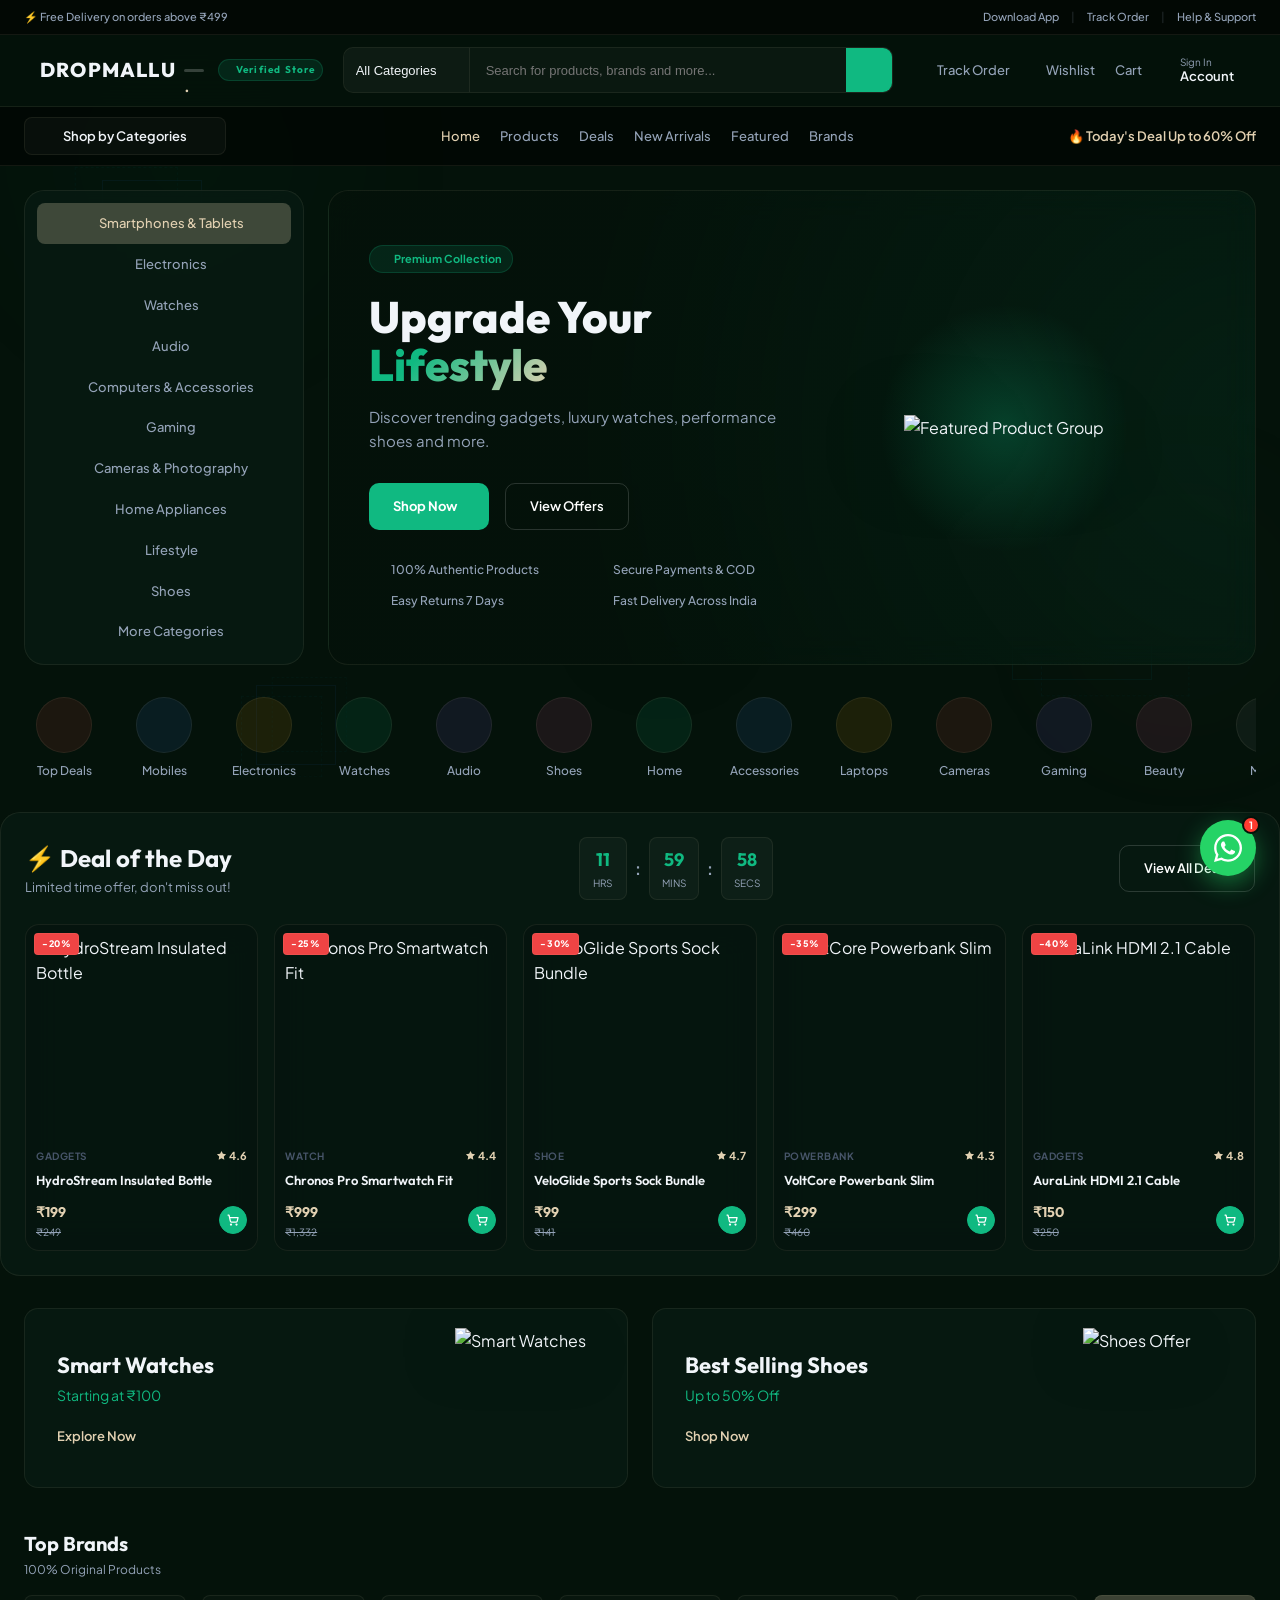
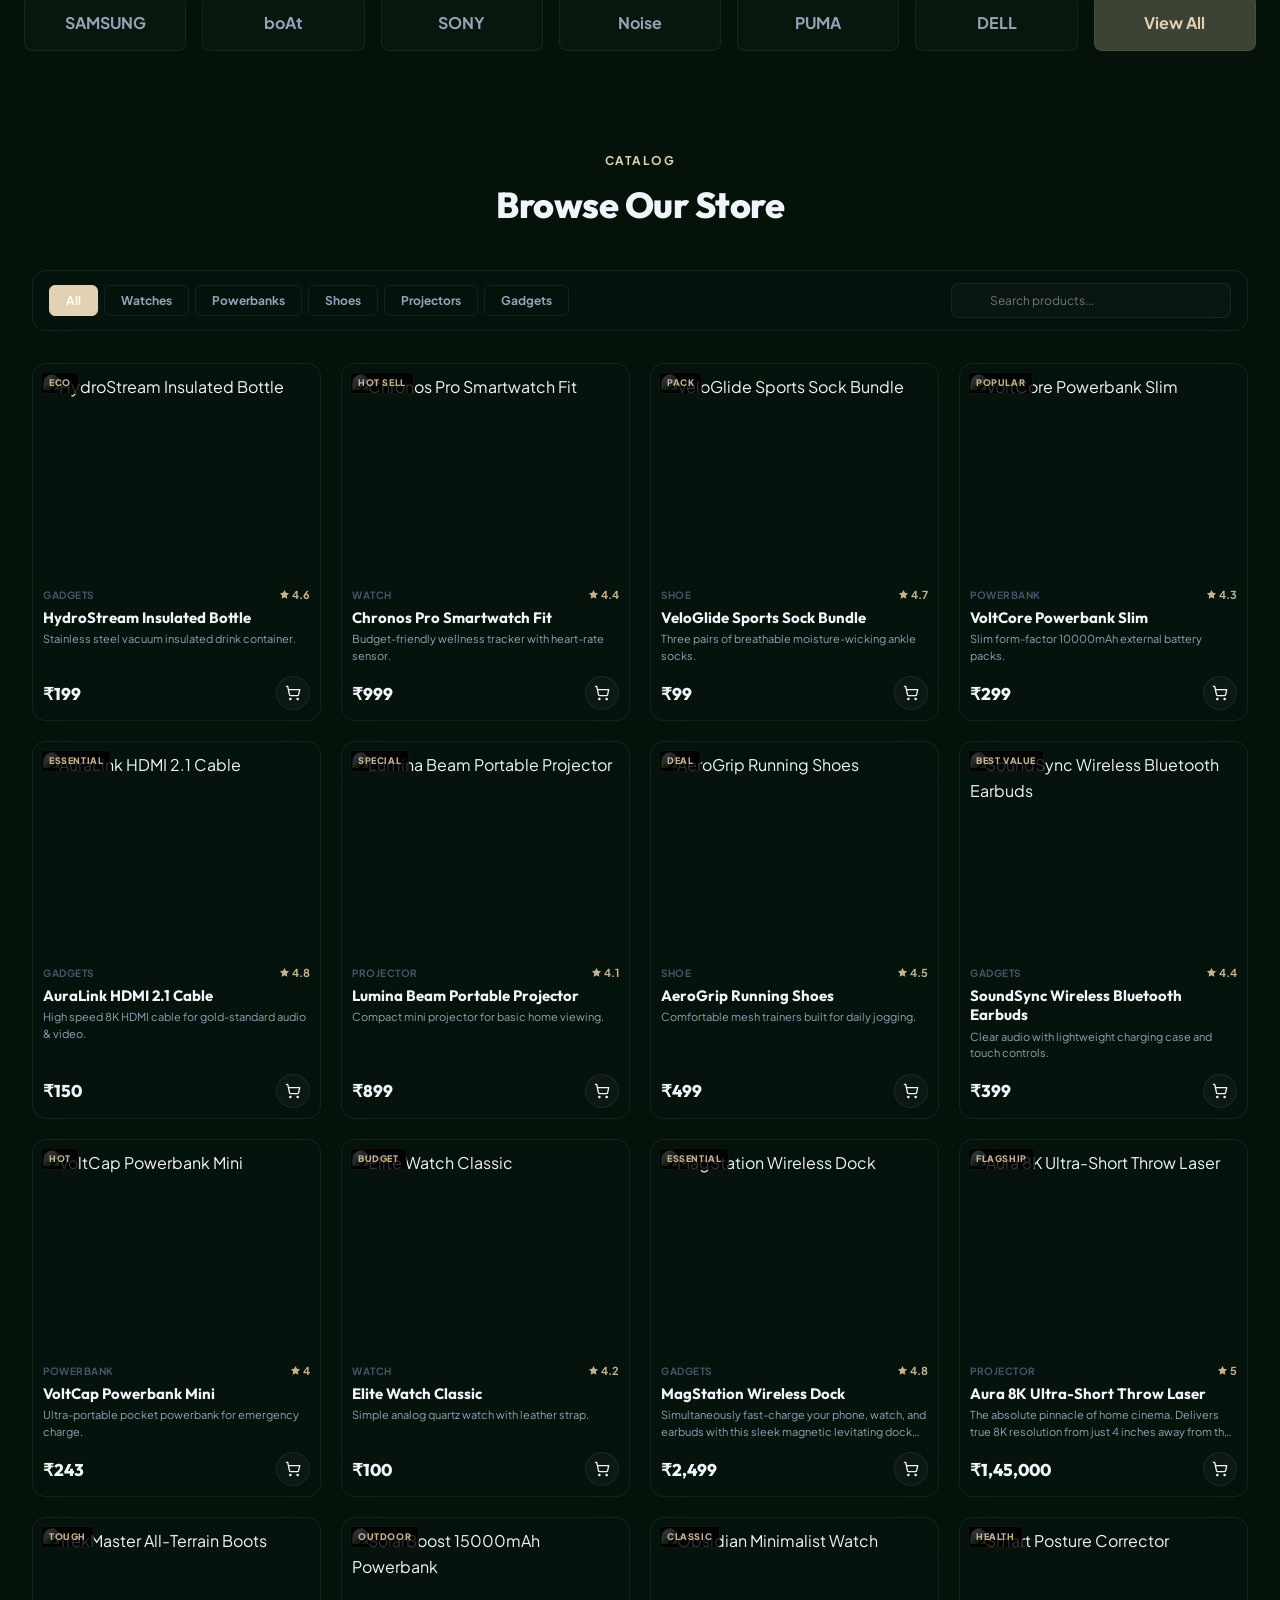
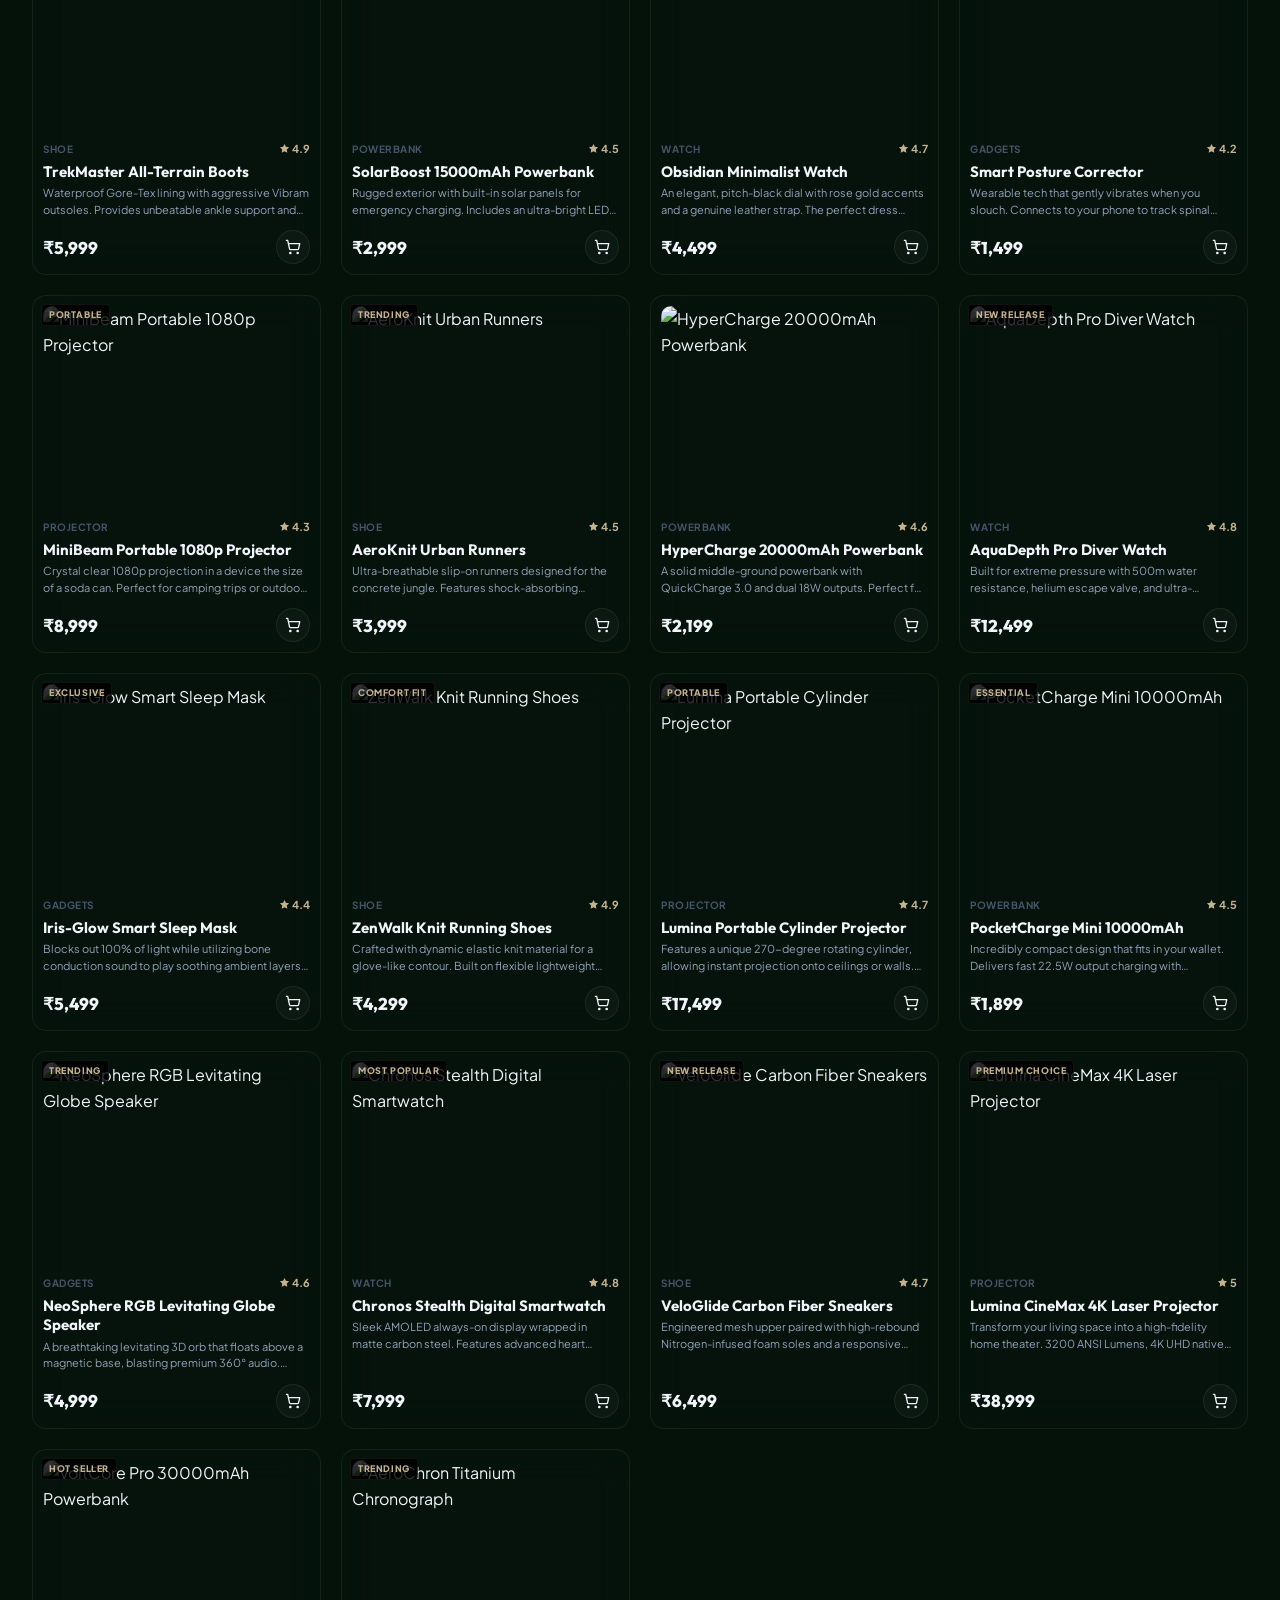
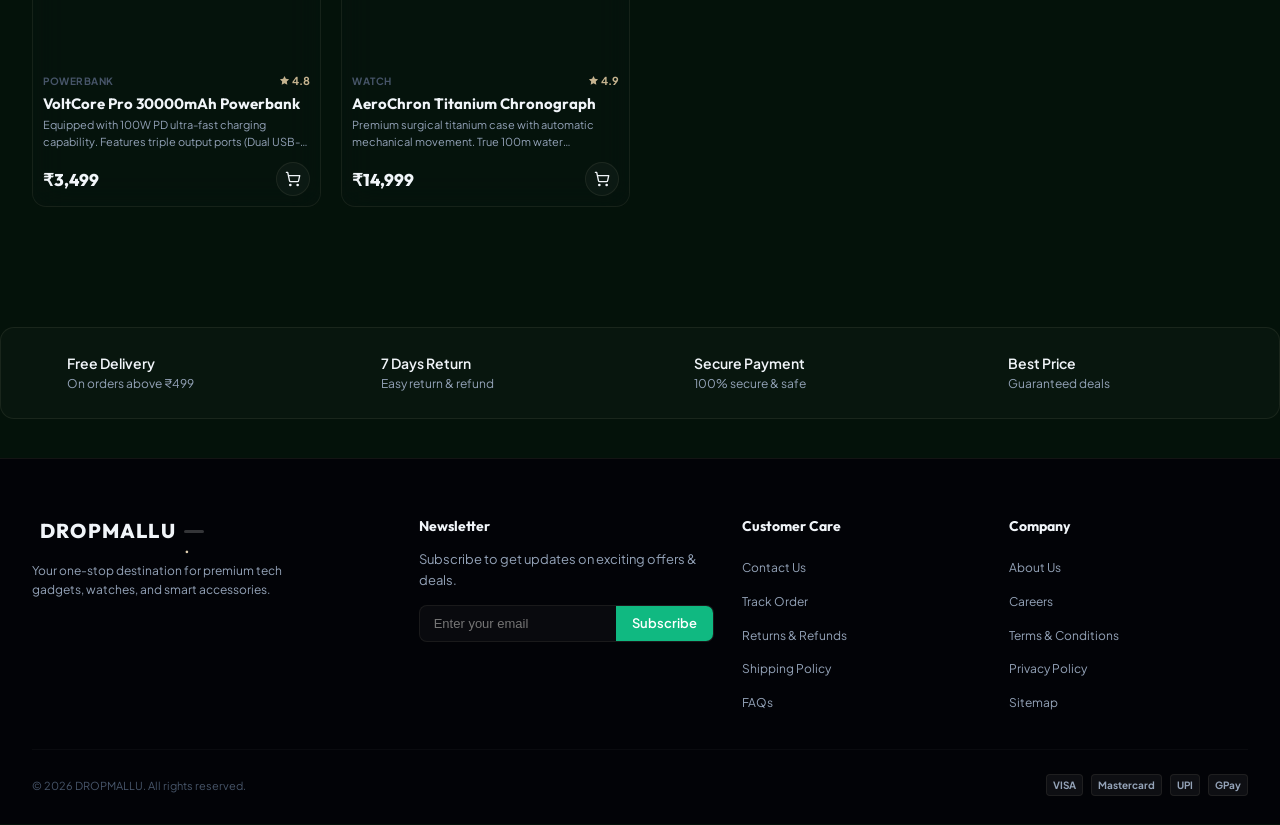
==== admin.html @ c4030a3f "Implement dynamic customization settings for Hero pedestal, Deal timers, and Promo Banners inside Ad" ====
<!DOCTYPE html>
<html lang="en">
<head>
  <meta charset="UTF-8">
  <meta name="viewport" content="width=device-width, initial-scale=1.0">
  <title>DROPMALLU — Admin Dashboard</title>

  <!-- Auth Gate (redirect if not authenticated) -->
  <script>
    if (window.location.search.includes('auth=true') || window.location.hash.includes('auth=true')) {
      try {
        sessionStorage.setItem('dropmallu_auth', 'true');
        localStorage.setItem('dropmallu_auth', 'true');
      } catch (e) {}
    }
    
    let isAuthed = false;
    try {
      isAuthed = sessionStorage.getItem('dropmallu_auth') === 'true' || 
                 localStorage.getItem('dropmallu_auth') === 'true';
    } catch (e) {}
    
    if (!isAuthed) {
      window.location.href = 'index.html';
    }
  </script>

  <link rel="stylesheet" href="css/admin.css?v=5">
  <script src="https://unpkg.com/lucide@latest"></script>
</head>
<body>

  <div class="admin-layout">

    <!-- ═══ Sidebar ═══ -->
    <aside class="sidebar glass">
      <div class="sidebar-brand">
        <i data-lucide="shield-check" style="color:var(--primary);"></i>
        DROPMALLU<span class="dot">.</span>
      </div>

      <ul class="sidebar-nav">
        <li class="nav-tab active" id="tab-products">
          <a href="#"><i data-lucide="package"></i> Products</a>
        </li>
        <li class="nav-tab" id="tab-blogs">
          <a href="#"><i data-lucide="file-text"></i> Banners</a>
        </li>
        <li class="nav-tab" id="tab-settings">
          <a href="#"><i data-lucide="settings"></i> Customize Site</a>
        </li>
      </ul>

      <div class="sidebar-bottom">
        <a href="index.html" class="sidebar-action-btn">
          <i data-lucide="eye"></i> Preview Store
        </a>
        <button id="signout-btn" class="sidebar-action-btn danger">
          <i data-lucide="log-out"></i> Sign Out
        </button>
      </div>
    </aside>

    <!-- ═══ Main Panel ═══ -->
    <main class="main-panel">

      <div class="panel-header">
        <div>
          <h1>Admin Control Center</h1>
          <p>Manage products, banners, and pricing in real time.</p>
        </div>
        <a href="index.html" class="sidebar-action-btn" style="border-radius:10px; font-size:13px;">
          <i data-lucide="arrow-left"></i> Storefront
        </a>
      </div>

      <!-- Stats -->
      <div class="stats-row">
        <div class="stat-card glass">
          <div class="stat-icon"><i data-lucide="package"></i></div>
          <div>
            <h3>Total Products</h3>
            <p id="stat-products">0</p>
          </div>
        </div>
        <div class="stat-card glass">
          <div class="stat-icon" style="background:rgba(59,130,246,0.08); color:var(--accent-blue);"><i data-lucide="file-text"></i></div>
          <div>
            <h3>Active Banners</h3>
            <p id="stat-blogs">0</p>
          </div>
        </div>
      </div>

      <!-- Products Section -->
      <section id="section-products" class="panel-section active">
        <div class="section-bar">
          <div>
            <h2>Products Catalog</h2>
            <p>Add, edit, or delete inventory items.</p>
          </div>
          <button class="action-btn" onclick="openProductForm()">
            <i data-lucide="plus-circle"></i> Add Product
          </button>
        </div>
        <div class="table-wrap glass">
          <table class="data-table">
            <thead>
              <tr>
                <th>Product</th>
                <th>Category</th>
                <th>Price</th>
                <th>Badge</th>
                <th>Actions</th>
              </tr>
            </thead>
            <tbody id="products-tbody"></tbody>
          </table>
        </div>
      </section>

      <!-- Blogs Section -->
      <section id="section-blogs" class="panel-section">
        <div class="section-bar">
          <div>
            <h2>Banners & Deals</h2>
            <p>Manage carousel slides and featured articles.</p>
          </div>
          <button class="action-btn" onclick="openBlogForm()">
            <i data-lucide="plus-circle"></i> Add Slide
          </button>
        </div>
        <div class="table-wrap glass">
          <table class="data-table">
            <thead>
              <tr>
                <th>Title</th>
                <th>Date</th>
                <th>Read Time</th>
                <th>Actions</th>
              </tr>
            </thead>
            <tbody id="blogs-tbody"></tbody>
          </table>
        </div>
      </section>

      <!-- Settings Section -->
      <section id="section-settings" class="panel-section">
        <div class="section-bar">
          <div>
            <h2>Customize Storefront</h2>
            <p>Modify Hero text, Deal timers, and Promo banner images/links directly.</p>
          </div>
        </div>

        <div class="glass" style="padding: 24px; border-radius: var(--radius-lg); margin-top: 16px;">
          <form id="settings-form">
            <!-- Hero Settings -->
            <div style="margin-bottom: 24px;">
              <h3 style="border-bottom: 1px solid var(--border-glass); padding-bottom: 8px; margin-bottom: 16px; color: var(--accent-gold); font-size: 16px;"><i data-lucide="layout" style="vertical-align: middle; width: 18px; height: 18px; margin-right: 6px;"></i> Hero Pedestal Section</h3>
              <div class="field">
                <label for="s-hero-badge">Hero Badge Text</label>
                <input type="text" id="s-hero-badge" placeholder="Premium Collection">
              </div>
              <div class="field">
                <label for="s-hero-title">Hero Main Title (HTML supported)</label>
                <input type="text" id="s-hero-title" placeholder="Upgrade Your &lt;br&gt;&lt;span&gt;Lifestyle&lt;/span&gt;">
              </div>
              <div class="field">
                <label for="s-hero-subtitle">Hero Subtitle Description</label>
                <textarea id="s-hero-subtitle" style="height: 60px;" placeholder="Discover trending gadgets..."></textarea>
              </div>
              <div class="field">
                <label>Hero Pedestal Image</label>
                <div style="display:flex; gap:10px; align-items:center;">
                  <img id="s-hero-image-preview" src="" style="width:44px; height:44px; border-radius:6px; object-fit:cover; display:none; border:1px solid var(--border-glass);">
                  <input type="file" id="s-hero-image" accept="image/*" style="flex:1;">
                  <input type="hidden" id="s-hero-image-data">
                </div>
              </div>
            </div>

            <!-- Countdown Deal settings -->
            <div style="margin-bottom: 24px;">
              <h3 style="border-bottom: 1px solid var(--border-glass); padding-bottom: 8px; margin-bottom: 16px; color: var(--accent-gold); font-size: 16px;"><i data-lucide="clock" style="vertical-align: middle; width: 18px; height: 18px; margin-right: 6px;"></i> Deal of the Day Timer</h3>
              <div class="field-row">
                <div class="field">
                  <label for="s-timer-title">Deal Section Title</label>
                  <input type="text" id="s-timer-title" placeholder="⚡ Deal of the Day">
                </div>
                <div class="field">
                  <label for="s-timer-hours">Countdown Duration Offset (Hours)</label>
                  <input type="number" id="s-timer-hours" min="1" max="168" placeholder="12">
                </div>
              </div>
              <div class="field">
                <label for="s-timer-subtitle">Deal Section Subtitle Description</label>
                <input type="text" id="s-timer-subtitle" placeholder="Limited time offer, don't miss out!">
              </div>
            </div>

            <!-- Promo Banner Cards settings -->
            <div style="margin-bottom: 24px;">
              <h3 style="border-bottom: 1px solid var(--border-glass); padding-bottom: 8px; margin-bottom: 16px; color: var(--accent-gold); font-size: 16px;"><i data-lucide="image" style="vertical-align: middle; width: 18px; height: 18px; margin-right: 6px;"></i> Promotional Banners</h3>
              <div style="display: grid; grid-template-columns: 1fr 1fr; gap: 20px;">
                <!-- Banner 1 -->
                <div style="padding: 12px; border: 1px solid var(--border-glass); border-radius: 8px; background: rgba(255,255,255,0.01);">
                  <h4 style="margin-bottom: 12px; color: var(--primary); font-size: 14px;">Banner Card 1 (Left)</h4>
                  <div class="field">
                    <label for="s-promo-b1-title">Card Title</label>
                    <input type="text" id="s-promo-b1-title" placeholder="Smart Watches">
                  </div>
                  <div class="field">
                    <label for="s-promo-b1-subtitle">Card Subtitle Text</label>
                    <input type="text" id="s-promo-b1-subtitle" placeholder="Starting at ₹100">
                  </div>
                  <div class="field">
                    <label for="s-promo-b1-cat">Link Category Target</label>
                    <select id="s-promo-b1-cat">
                      <option value="all">All</option>
                      <option value="watch">Watch</option>
                      <option value="powerbank">Powerbank</option>
                      <option value="shoe">Shoe</option>
                      <option value="projector">Projector</option>
                      <option value="gadgets">Gadgets</option>
                    </select>
                  </div>
                  <div class="field">
                    <label>Card Image</label>
                    <div style="display:flex; gap:10px; align-items:center;">
                      <img id="s-promo-b1-image-preview" src="" style="width:40px; height:40px; border-radius:4px; object-fit:cover; display:none; border:1px solid var(--border-glass);">
                      <input type="file" id="s-promo-b1-image" accept="image/*" style="flex:1;">
                      <input type="hidden" id="s-promo-b1-image-data">
                    </div>
                  </div>
                </div>

                <!-- Banner 2 -->
                <div style="padding: 12px; border: 1px solid var(--border-glass); border-radius: 8px; background: rgba(255,255,255,0.01);">
                  <h4 style="margin-bottom: 12px; color: var(--primary); font-size: 14px;">Banner Card 2 (Right)</h4>
                  <div class="field">
                    <label for="s-promo-b2-title">Card Title</label>
                    <input type="text" id="s-promo-b2-title" placeholder="Best Selling Shoes">
                  </div>
                  <div class="field">
                    <label for="s-promo-b2-subtitle">Card Subtitle Text</label>
                    <input type="text" id="s-promo-b2-subtitle" placeholder="Up to 50% Off">
                  </div>
                  <div class="field">
                    <label for="s-promo-b2-cat">Link Category Target</label>
                    <select id="s-promo-b2-cat">
                      <option value="all">All</option>
                      <option value="watch">Watch</option>
                      <option value="powerbank">Powerbank</option>
                      <option value="shoe">Shoe</option>
                      <option value="projector">Projector</option>
                      <option value="gadgets">Gadgets</option>
                    </select>
                  </div>
                  <div class="field">
                    <label>Card Image</label>
                    <div style="display:flex; gap:10px; align-items:center;">
                      <img id="s-promo-b2-image-preview" src="" style="width:40px; height:40px; border-radius:4px; object-fit:cover; display:none; border:1px solid var(--border-glass);">
                      <input type="file" id="s-promo-b2-image" accept="image/*" style="flex:1;">
                      <input type="hidden" id="s-promo-b2-image-data">
                    </div>
                  </div>
                </div>
              </div>
            </div>

            <div style="display:flex; justify-content: flex-end; gap: 12px; margin-top: 24px; border-top: 1px solid var(--border-glass); padding-top: 16px;">
              <button type="submit" class="action-btn" style="min-width: 150px; font-weight: 700;">
                <i data-lucide="save"></i> Save Settings
              </button>
            </div>
          </form>
        </div>
      </section>

    </main>
  </div>

  <!-- ═══ Product Form Modal ═══ -->
  <div id="product-form-modal" class="form-overlay">
    <div class="form-box glass">
      <div class="form-head">
        <h2 id="prod-form-title">Add New Product</h2>
        <button class="form-close" onclick="closeForm('product-form-modal')"><i data-lucide="x"></i></button>
      </div>
      <div class="form-content">
        <form id="product-form">
          <div class="field">
            <label for="f-name">Product Name *</label>
            <input type="text" id="f-name" placeholder="e.g. AeroChron Watch" required>
          </div>
          <div class="field-row">
            <div class="field">
              <label for="f-cat">Category *</label>
              <select id="f-cat" required>
                <option value="watch">Watch</option>
                <option value="powerbank">Powerbank</option>
                <option value="shoe">Shoe</option>
                <option value="projector">Projector</option>
                <option value="gadgets">Gadgets</option>
              </select>
            </div>
            <div class="field">
              <label for="f-price">Price (₹) *</label>
              <input type="number" id="f-price" min="0" placeholder="14999" required>
            </div>
          </div>
          <div class="field">
            <label>Product Image</label>
            <div style="display:flex; gap:10px; align-items:center;">
              <img id="f-image-preview" src="" style="width:44px; height:44px; border-radius:6px; object-fit:cover; display:none; border:1px solid var(--border-glass);">
              <input type="file" id="f-image" accept="image/*" style="flex:1;">
              <input type="hidden" id="f-image-data">
            </div>
          </div>
          <div class="field">
            <label for="f-badge">Promo Badge</label>
            <input type="text" id="f-badge" placeholder="e.g. Trending, Hot Seller">
          </div>
          <div class="field">
            <label for="f-desc">Description *</label>
            <textarea id="f-desc" placeholder="Product features..." required></textarea>
          </div>
          <div class="form-btns">
            <button type="button" class="cancel-btn" onclick="closeForm('product-form-modal')">Cancel</button>
            <button type="submit" class="action-btn">Save Product</button>
          </div>
        </form>
      </div>
    </div>
  </div>

  <!-- ═══ Blog Form Modal ═══ -->
  <div id="blog-form-modal" class="form-overlay">
    <div class="form-box glass" style="max-width:560px;">
      <div class="form-head">
        <h2 id="blog-form-title">Add Carousel Slide</h2>
        <button class="form-close" onclick="closeForm('blog-form-modal')"><i data-lucide="x"></i></button>
      </div>
      <div class="form-content">
        <form id="blog-form">
          <div class="field">
            <label for="fb-title">Title *</label>
            <input type="text" id="fb-title" placeholder="Billboard title" required>
          </div>
          <div class="field-row">
            <div class="field">
              <label for="fb-author">Author *</label>
              <input type="text" id="fb-author" placeholder="Author name" required>
            </div>
            <div class="field">
              <label for="fb-time">Read Time *</label>
              <input type="text" id="fb-time" placeholder="4 min read" required>
            </div>
          </div>
          <div class="field">
            <label>Banner Image</label>
            <div style="display:flex; gap:10px; align-items:center;">
              <img id="fb-image-preview" src="" style="width:44px; height:44px; border-radius:6px; object-fit:cover; display:none; border:1px solid var(--border-glass);">
              <input type="file" id="fb-image" accept="image/*" style="flex:1;">
              <input type="hidden" id="fb-image-data">
            </div>
          </div>
          <div class="field">
            <label for="fb-summary">Summary *</label>
            <textarea id="fb-summary" style="height:60px;" placeholder="Short excerpt..." required></textarea>
          </div>
          <div class="field">
            <label for="fb-content">Full Content *</label>
            <textarea id="fb-content" style="height:150px;" placeholder="Full article text..." required></textarea>
          </div>
          <div class="form-btns">
            <button type="button" class="cancel-btn" onclick="closeForm('blog-form-modal')">Cancel</button>
            <button type="submit" class="action-btn">Publish Slide</button>
          </div>
        </form>
      </div>
    </div>
  </div>

  <!-- ═══ Loader Overlay ═══ -->
  <div id="admin-loading-overlay" class="admin-loading-overlay" style="display:none;">
    <div class="loader-box glass">
      <div class="spinner-ring"></div>
      <p id="admin-loading-msg">Synchronizing database...</p>
    </div>
  </div>

  <!-- ═══ Toast Notification Container ═══ -->
  <div id="toast-container" class="toast-container"></div>

  <script src="js/config.js?v=5"></script>
  <script src="js/storage.js?v=5"></script>
  <script type="module" src="js/admin.js?v=5"></script>
  <script>lucide.createIcons();</script>

</body>
</html>
---- css/admin.css ----
/* ═══════════════════════════════════════════════════════════════
   DROPMALLU — Admin Dashboard Stylesheet
   ═══════════════════════════════════════════════════════════════ */

@import url('https://fonts.googleapis.com/css2?family=Outfit:wght@300;400;500;600;700;800&family=Plus+Jakarta+Sans:wght@300;400;500;600;700&display=swap');

:root {
  --bg-dark: #070a12;
  --bg-surface: rgba(14, 18, 30, 0.65);
  --primary: #10b981;
  --primary-glow: rgba(16, 185, 129, 0.2);
  --accent-blue: #3b82f6;
  --accent-gold: #f59e0b;
  --text-primary: #f1f5f9;
  --text-secondary: #94a3b8;
  --text-muted: #64748b;
  --border-glass: rgba(255,255,255,0.06);
  --font-display: 'Outfit', sans-serif;
  --font-body: 'Plus Jakarta Sans', sans-serif;
  --ease: cubic-bezier(0.25, 0.8, 0.25, 1);
  --transition: all 0.3s var(--ease);
}

*, *::before, *::after { box-sizing: border-box; margin: 0; padding: 0; }
a { text-decoration: none; color: inherit; }
ul { list-style: none; }
button { font-family: var(--font-body); }

body {
  background: var(--bg-dark);
  color: var(--text-primary);
  font-family: var(--font-body);
  overflow-x: hidden;
  -webkit-font-smoothing: antialiased;
}

.glass {
  background: var(--bg-surface);
  backdrop-filter: blur(12px);
  -webkit-backdrop-filter: blur(12px);
  border: 1px solid var(--border-glass);
}

/* ── Layout ──────────────────────────────────────────────────── */
.admin-layout {
  display: flex;
  min-height: 100vh;
}

/* ── Sidebar ─────────────────────────────────────────────────── */
.sidebar {
  width: 250px;
  border-right: 1px solid var(--border-glass);
  padding: 28px 18px;
  display: flex;
  flex-direction: column;
  background: rgba(14, 18, 30, 0.4);
  flex-shrink: 0;
}

.sidebar-brand {
  font-family: var(--font-display);
  font-size: 20px;
  font-weight: 800;
  margin-bottom: 36px;
  display: flex;
  align-items: center;
  gap: 8px;
  letter-spacing: 1px;
}
.sidebar-brand .dot { color: var(--primary); font-weight: 400; }

.sidebar-nav {
  display: flex;
  flex-direction: column;
  gap: 6px;
}

.nav-tab a {
  display: flex;
  align-items: center;
  gap: 10px;
  padding: 11px 16px;
  border-radius: 10px;
  color: var(--text-secondary);
  font-size: 13px;
  font-weight: 600;
  transition: var(--transition);
}
.nav-tab.active a,
.nav-tab a:hover {
  background: rgba(16,185,129,0.08);
  color: var(--primary);
}

.sidebar-bottom {
  margin-top: auto;
  display: flex;
  flex-direction: column;
  gap: 8px;
}

.sidebar-action-btn {
  width: 100%;
  padding: 10px;
  border-radius: 10px;
  border: 1px solid var(--border-glass);
  background: transparent;
  color: var(--text-primary);
  font-family: var(--font-body);
  font-weight: 600;
  font-size: 13px;
  cursor: pointer;
  display: flex;
  align-items: center;
  justify-content: center;
  gap: 8px;
  transition: var(--transition);
}
.sidebar-action-btn:hover { background: rgba(255,255,255,0.04); border-color: var(--text-muted); }
.sidebar-action-btn.danger { border-color: rgba(239,68,68,0.3); color: #ef4444; }
.sidebar-action-btn.danger:hover { background: rgba(239,68,68,0.08); }

/* ── Main Panel ──────────────────────────────────────────────── */
.main-panel {
  flex: 1;
  padding: 36px;
  overflow-y: auto;
}

.panel-header {
  display: flex;
  justify-content: space-between;
  align-items: center;
  margin-bottom: 28px;
}
.panel-header h1 {
  font-family: var(--font-display);
  font-size: 28px;
  font-weight: 800;
}
.panel-header p {
  color: var(--text-secondary);
  font-size: 13px;
  margin-top: 4px;
}

/* Stats */
.stats-row {
  display: grid;
  grid-template-columns: repeat(auto-fit, minmax(200px, 1fr));
  gap: 16px;
  margin-bottom: 32px;
}

.stat-card {
  padding: 20px;
  border-radius: 18px;
  display: flex;
  align-items: center;
  gap: 16px;
}
.stat-icon {
  width: 46px; height: 46px;
  border-radius: 12px;
  background: rgba(16,185,129,0.08);
  color: var(--primary);
  display: flex;
  align-items: center;
  justify-content: center;
}
.stat-card h3 {
  font-size: 12px;
  color: var(--text-secondary);
  text-transform: uppercase;
  letter-spacing: 0.4px;
  margin-bottom: 4px;
}
.stat-card p {
  font-family: var(--font-display);
  font-size: 26px;
  font-weight: 800;
}

/* Sections */
.panel-section { display: none; }
.panel-section.active { display: block; }

.section-bar {
  display: flex;
  justify-content: space-between;
  align-items: center;
  margin-bottom: 16px;
}
.section-bar h2 {
  font-family: var(--font-display);
  font-size: 22px;
  font-weight: 700;
}
.section-bar p {
  color: var(--text-secondary);
  font-size: 12px;
  margin-top: 2px;
}

.action-btn {
  background: var(--primary);
  color: #000;
  border: none;
  padding: 9px 18px;
  border-radius: 10px;
  font-weight: 700;
  font-size: 13px;
  cursor: pointer;
  display: flex;
  align-items: center;
  gap: 6px;
  box-shadow: 0 4px 12px var(--primary-glow);
  transition: var(--transition);
}
.action-btn:hover { background: #059669; box-shadow: 0 6px 16px rgba(16,185,129,0.35); }

/* Tables */
.table-wrap {
  border-radius: 18px;
  overflow: hidden;
}
.data-table {
  width: 100%;
  border-collapse: collapse;
  text-align: left;
}
.data-table th {
  padding: 14px 20px;
  font-size: 12px;
  font-weight: 600;
  color: var(--text-secondary);
  border-bottom: 1px solid var(--border-glass);
  background: rgba(14,18,30,0.2);
  text-transform: uppercase;
  letter-spacing: 0.3px;
}
.data-table td {
  padding: 14px 20px;
  font-size: 13px;
  border-bottom: 1px solid var(--border-glass);
}
.data-table tr:last-child td { border-bottom: none; }
.data-table tr:hover td { background: rgba(255,255,255,0.01); }

.thumb-cell {
  display: flex;
  align-items: center;
  gap: 10px;
}
.thumb-img {
  width: 40px; height: 40px;
  border-radius: 8px;
  object-fit: cover;
  border: 1px solid var(--border-glass);
}
.thumb-name { font-weight: 600; }
.thumb-id { font-size: 10px; color: var(--text-muted); }

.cat-tag {
  display: inline-block;
  background: rgba(255,255,255,0.04);
  border: 1px solid var(--border-glass);
  padding: 3px 7px;
  border-radius: 5px;
  font-size: 10px;
  text-transform: uppercase;
  font-weight: 700;
}
.price-gold { color: var(--accent-gold); font-weight: 700; }

.row-actions {
  display: flex;
  gap: 6px;
}
.mini-btn {
  background: transparent;
  border: 1px solid var(--border-glass);
  color: var(--text-primary);
  width: 30px; height: 30px;
  border-radius: 8px;
  cursor: pointer;
  display: flex;
  align-items: center;
  justify-content: center;
  transition: var(--transition);
}
.mini-btn:hover { background: rgba(255,255,255,0.04); }
.mini-btn.edit:hover { color: var(--primary); border-color: var(--primary); }
.mini-btn.del:hover { color: #ef4444; border-color: #ef4444; }

/* ── Form Modals ─────────────────────────────────────────────── */
.form-overlay {
  position: fixed;
  inset: 0;
  background: rgba(0,0,0,0.7);
  backdrop-filter: blur(8px);
  z-index: 500;
  display: none;
  align-items: center;
  justify-content: center;
  opacity: 0;
  transition: opacity 0.3s ease;
}
.form-overlay.active { display: flex; opacity: 1; }

.form-box {
  width: 100%;
  max-width: 520px;
  border-radius: 22px;
  overflow: hidden;
  box-shadow: 0 20px 48px rgba(0,0,0,0.8);
  transform: scale(0.92);
  transition: transform 0.3s var(--ease);
  max-height: 90vh;
  display: flex;
  flex-direction: column;
}
.form-overlay.active .form-box { transform: scale(1); }

.form-head {
  padding: 20px 26px;
  border-bottom: 1px solid var(--border-glass);
  display: flex;
  justify-content: space-between;
  align-items: center;
}
.form-head h2 {
  font-family: var(--font-display);
  font-size: 20px;
  font-weight: 700;
}
.form-close {
  background: none;
  border: none;
  color: var(--text-primary);
  cursor: pointer;
  width: 32px; height: 32px;
  border-radius: 50%;
  display: flex;
  align-items: center;
  justify-content: center;
  transition: var(--transition);
}
.form-close:hover { background: rgba(255,255,255,0.05); }

.form-content {
  padding: 24px 26px;
  overflow-y: auto;
}

.field { margin-bottom: 16px; }
.field label {
  display: block;
  font-size: 12px;
  font-weight: 600;
  color: var(--text-secondary);
  margin-bottom: 6px;
}
.field input,
.field select,
.field textarea {
  width: 100%;
  background: rgba(255,255,255,0.03);
  border: 1px solid var(--border-glass);
  color: var(--text-primary);
  padding: 10px 14px;
  border-radius: 10px;
  font-family: var(--font-body);
  font-size: 13px;
  outline: none;
  transition: var(--transition);
}
.field input:focus,
.field select:focus,
.field textarea:focus {
  border-color: var(--primary);
  background: rgba(255,255,255,0.05);
}
.field textarea { height: 90px; resize: vertical; }

.field-row {
  display: grid;
  grid-template-columns: 1fr 1fr;
  gap: 14px;
}

.form-btns {
  display: flex;
  justify-content: flex-end;
  gap: 10px;
  margin-top: 24px;
}
.cancel-btn {
  background: transparent;
  border: 1px solid var(--border-glass);
  color: var(--text-primary);
  padding: 9px 18px;
  border-radius: 10px;
  font-weight: 600;
  cursor: pointer;
  transition: var(--transition);
}
.cancel-btn:hover { background: rgba(255,255,255,0.04); }

/* ── Responsive ──────────────────────────────────────────────── */
@media (max-width: 900px) {
  .admin-layout { flex-direction: column; }
  .sidebar {
    width: 100%;
    border-right: none;
    border-bottom: 1px solid var(--border-glass);
    padding: 16px;
  }
  .sidebar-brand { margin-bottom: 16px; }
  .sidebar-nav { flex-direction: row; overflow-x: auto; gap: 8px; }
  .nav-tab a { white-space: nowrap; }
  .sidebar-bottom { flex-direction: row; margin-top: 12px; }
  .sidebar-action-btn { flex: 1; }
  .main-panel { padding: 20px 14px; }
  .panel-header { flex-direction: column; align-items: flex-start; gap: 12px; }
  .section-bar { flex-direction: column; align-items: flex-start; gap: 12px; }
  .field-row { grid-template-columns: 1fr; }
  .data-table { font-size: 12px; }
  .data-table th, .data-table td { padding: 10px 12px; }
}

/* ── Premium Visual Feedback (Loaders & Toasts) ───────────────── */

/* Loader Overlay */
.admin-loading-overlay {
  position: fixed;
  inset: 0;
  background: rgba(0, 0, 0, 0.75);
  backdrop-filter: blur(10px);
  -webkit-backdrop-filter: blur(10px);
  z-index: 1000;
  display: flex;
  align-items: center;
  justify-content: center;
  opacity: 0;
  transition: opacity 0.3s ease;
}
.admin-loading-overlay.active {
  opacity: 1;
}

.loader-box {
  padding: 30px 40px;
  border-radius: 20px;
  text-align: center;
  display: flex;
  flex-direction: column;
  align-items: center;
  gap: 16px;
  box-shadow: 0 15px 35px rgba(0, 0, 0, 0.5);
  animation: floatLoader 3s ease-in-out infinite;
}
.loader-box p {
  font-family: var(--font-display);
  font-weight: 600;
  font-size: 15px;
  color: var(--text-primary);
  letter-spacing: 0.5px;
}

.spinner-ring {
  width: 50px;
  height: 50px;
  border: 3px solid rgba(16, 185, 129, 0.1);
  border-top: 3px solid var(--primary);
  border-radius: 50%;
  animation: spin 1s linear infinite;
  box-shadow: 0 0 15px rgba(16, 185, 129, 0.2);
}

@keyframes spin {
  0% { transform: rotate(0deg); }
  100% { transform: rotate(360deg); }
}

@keyframes floatLoader {
  0%, 100% { transform: translateY(0); }
  50% { transform: translateY(-6px); }
}

/* Toast Container */
.toast-container {
  position: fixed;
  bottom: 24px;
  right: 24px;
  display: flex;
  flex-direction: column;
  gap: 10px;
  z-index: 1100;
  max-width: 350px;
  width: calc(100% - 48px);
}

/* Toasts */
.toast {
  padding: 14px 20px;
  border-radius: 12px;
  display: flex;
  align-items: center;
  gap: 12px;
  box-shadow: 0 10px 25px rgba(0, 0, 0, 0.4);
  transform: translateX(50px);
  opacity: 0;
  transition: transform 0.4s var(--ease), opacity 0.4s ease;
  pointer-events: auto;
}
.toast.glass {
  background: rgba(14, 18, 30, 0.85);
  backdrop-filter: blur(15px);
  -webkit-backdrop-filter: blur(15px);
  border: 1px solid var(--border-glass);
}
.toast.show {
  transform: translateX(0);
  opacity: 1;
}
.toast.hide {
  transform: translateY(-20px);
  opacity: 0;
}

.toast-icon {
  width: 18px;
  height: 18px;
  flex-shrink: 0;
}
.toast.success {
  border-color: rgba(16, 185, 129, 0.25);
}
.toast.success .toast-icon {
  color: var(--primary);
}
.toast.error {
  border-color: rgba(239, 68, 68, 0.25);
}
.toast.error .toast-icon {
  color: #ef4444;
}
.toast.warning {
  border-color: rgba(245, 158, 11, 0.25);
}
.toast.warning .toast-icon {
  color: var(--accent-gold);
}

.toast-msg {
  font-size: 13px;
  font-weight: 500;
  color: var(--text-primary);
  line-height: 1.4;
}
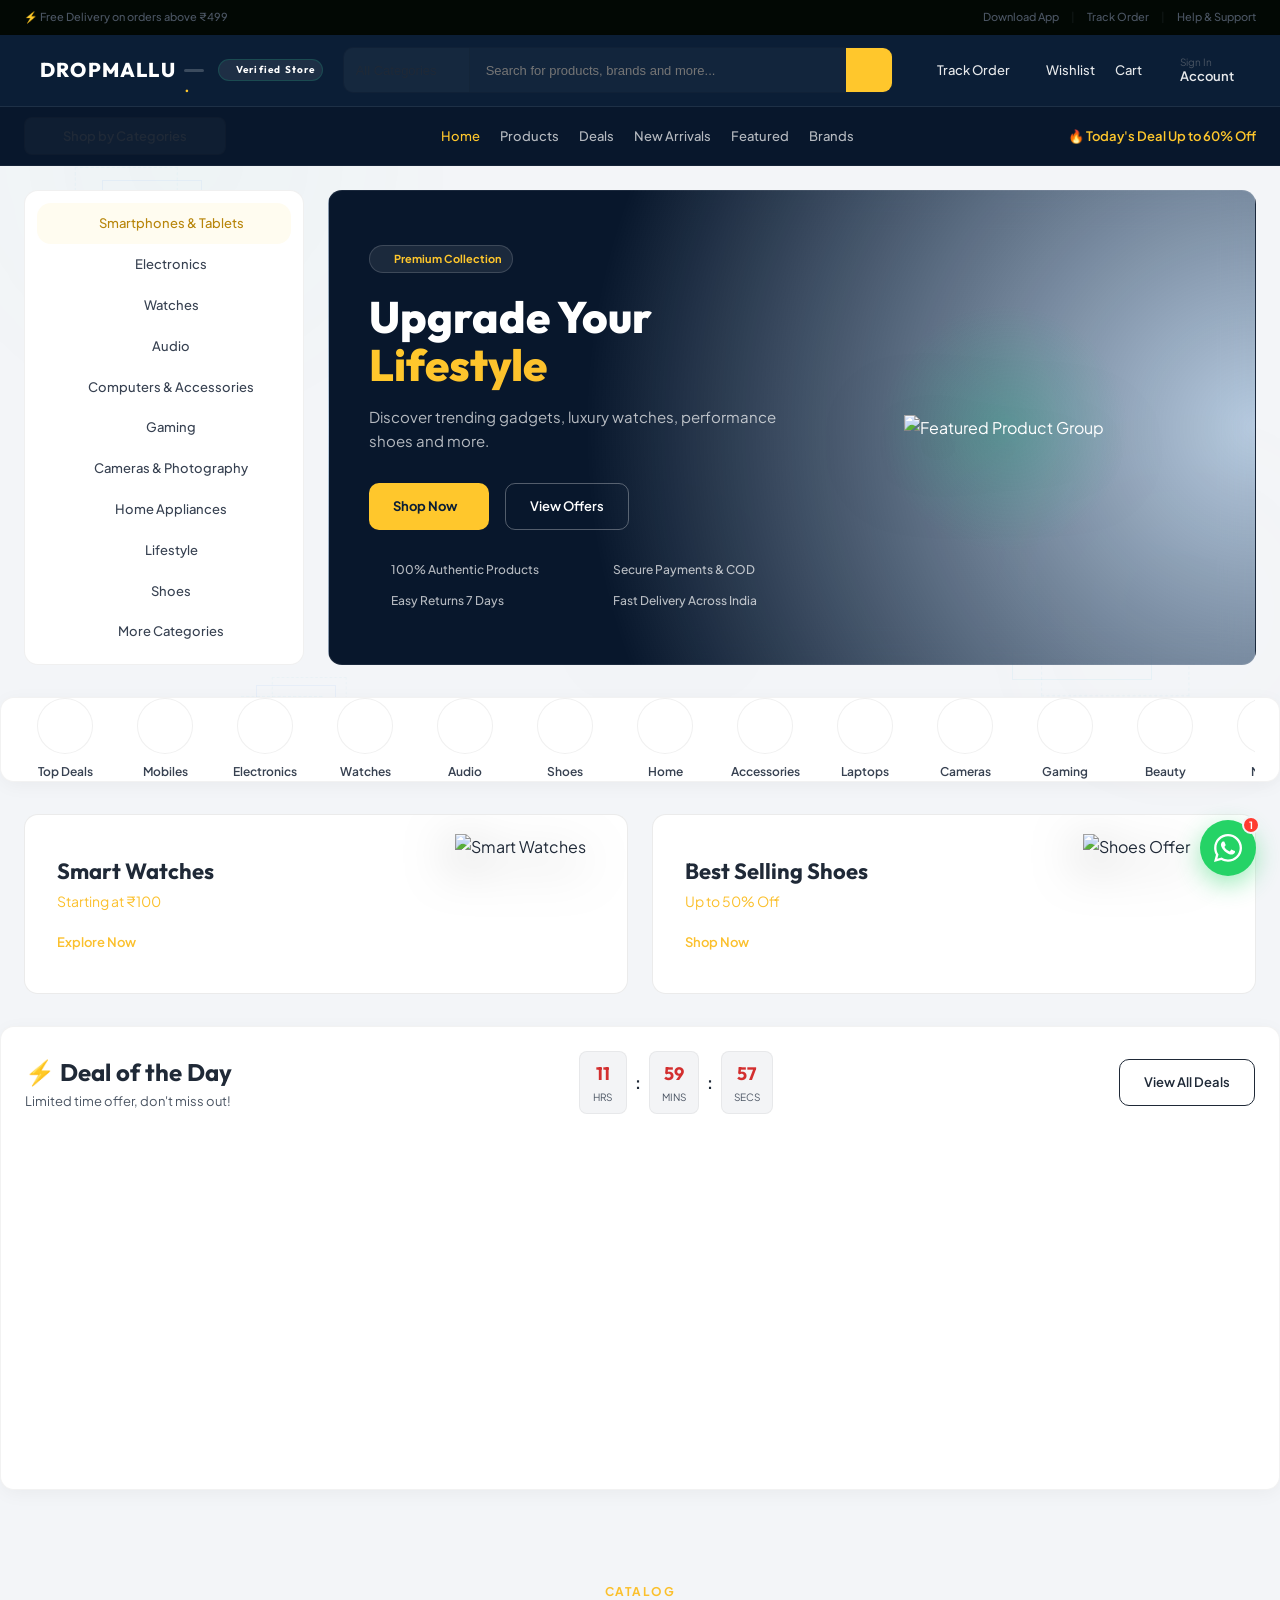
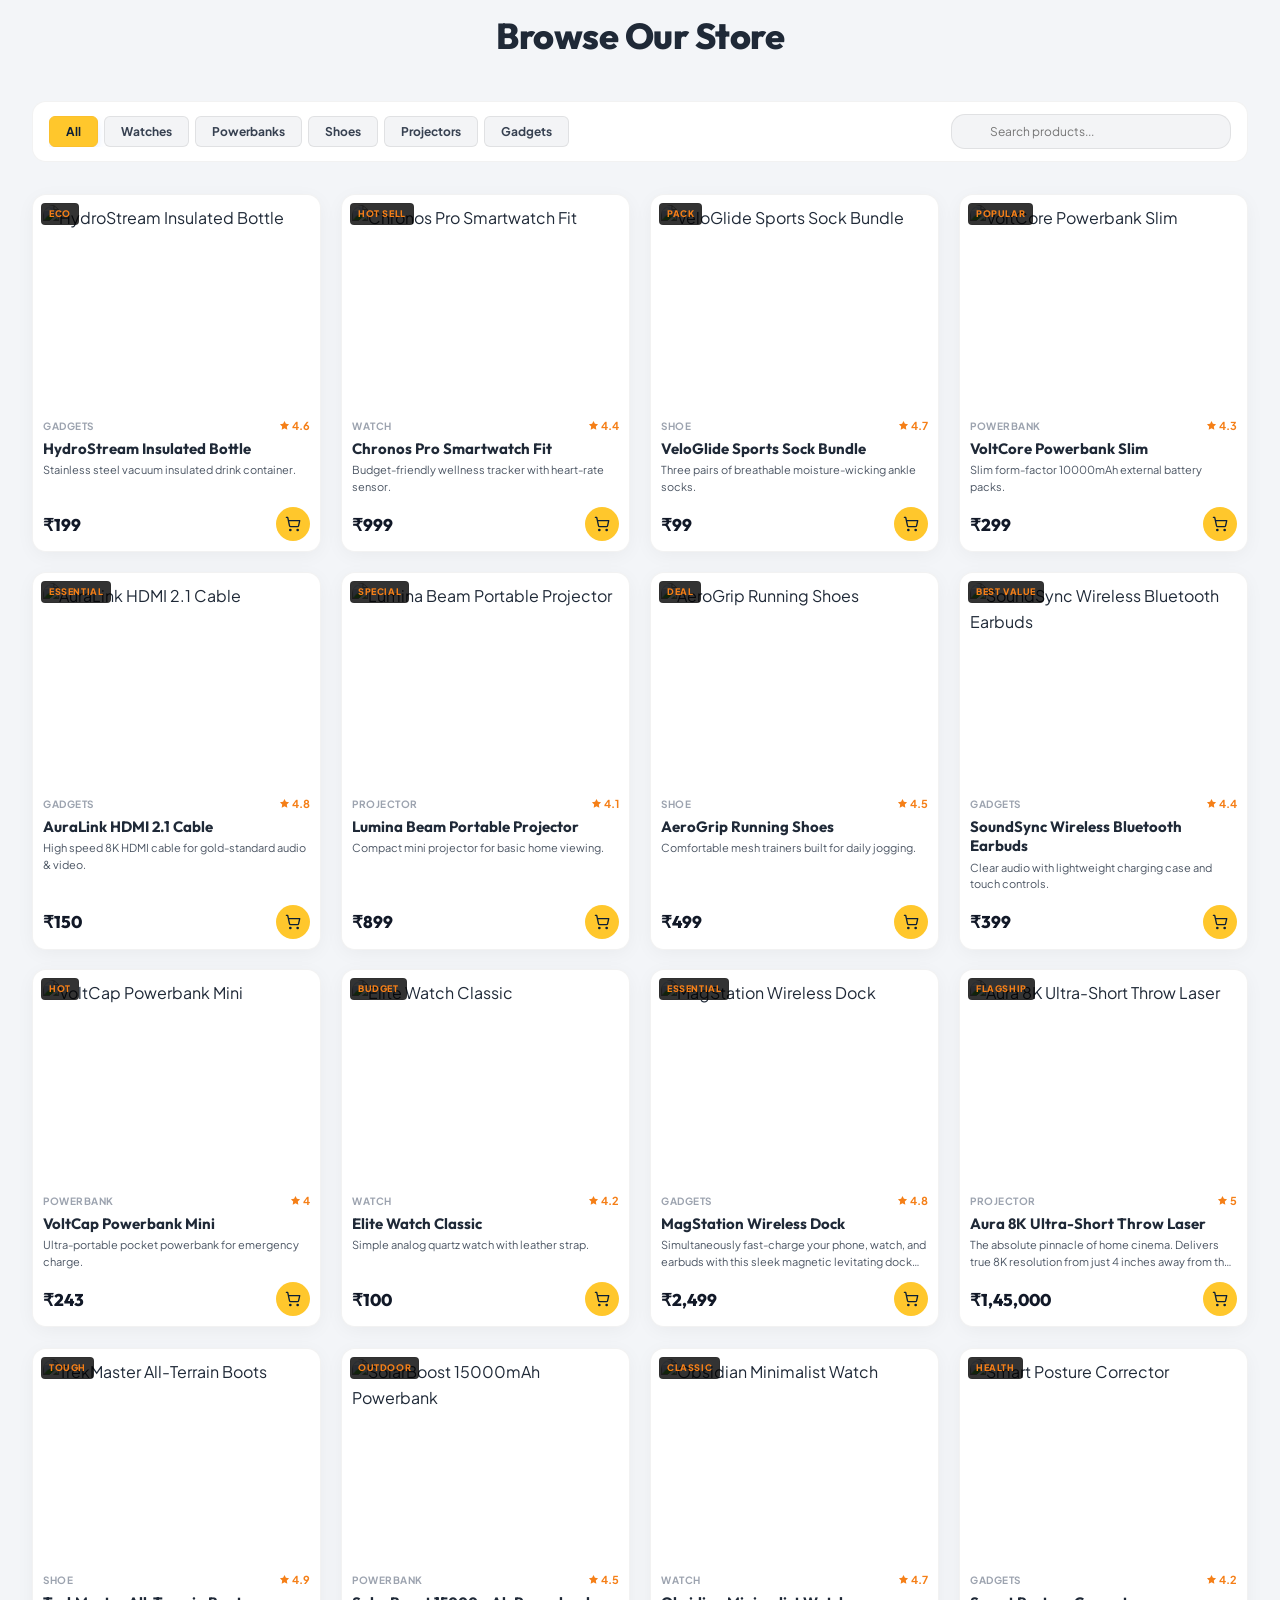
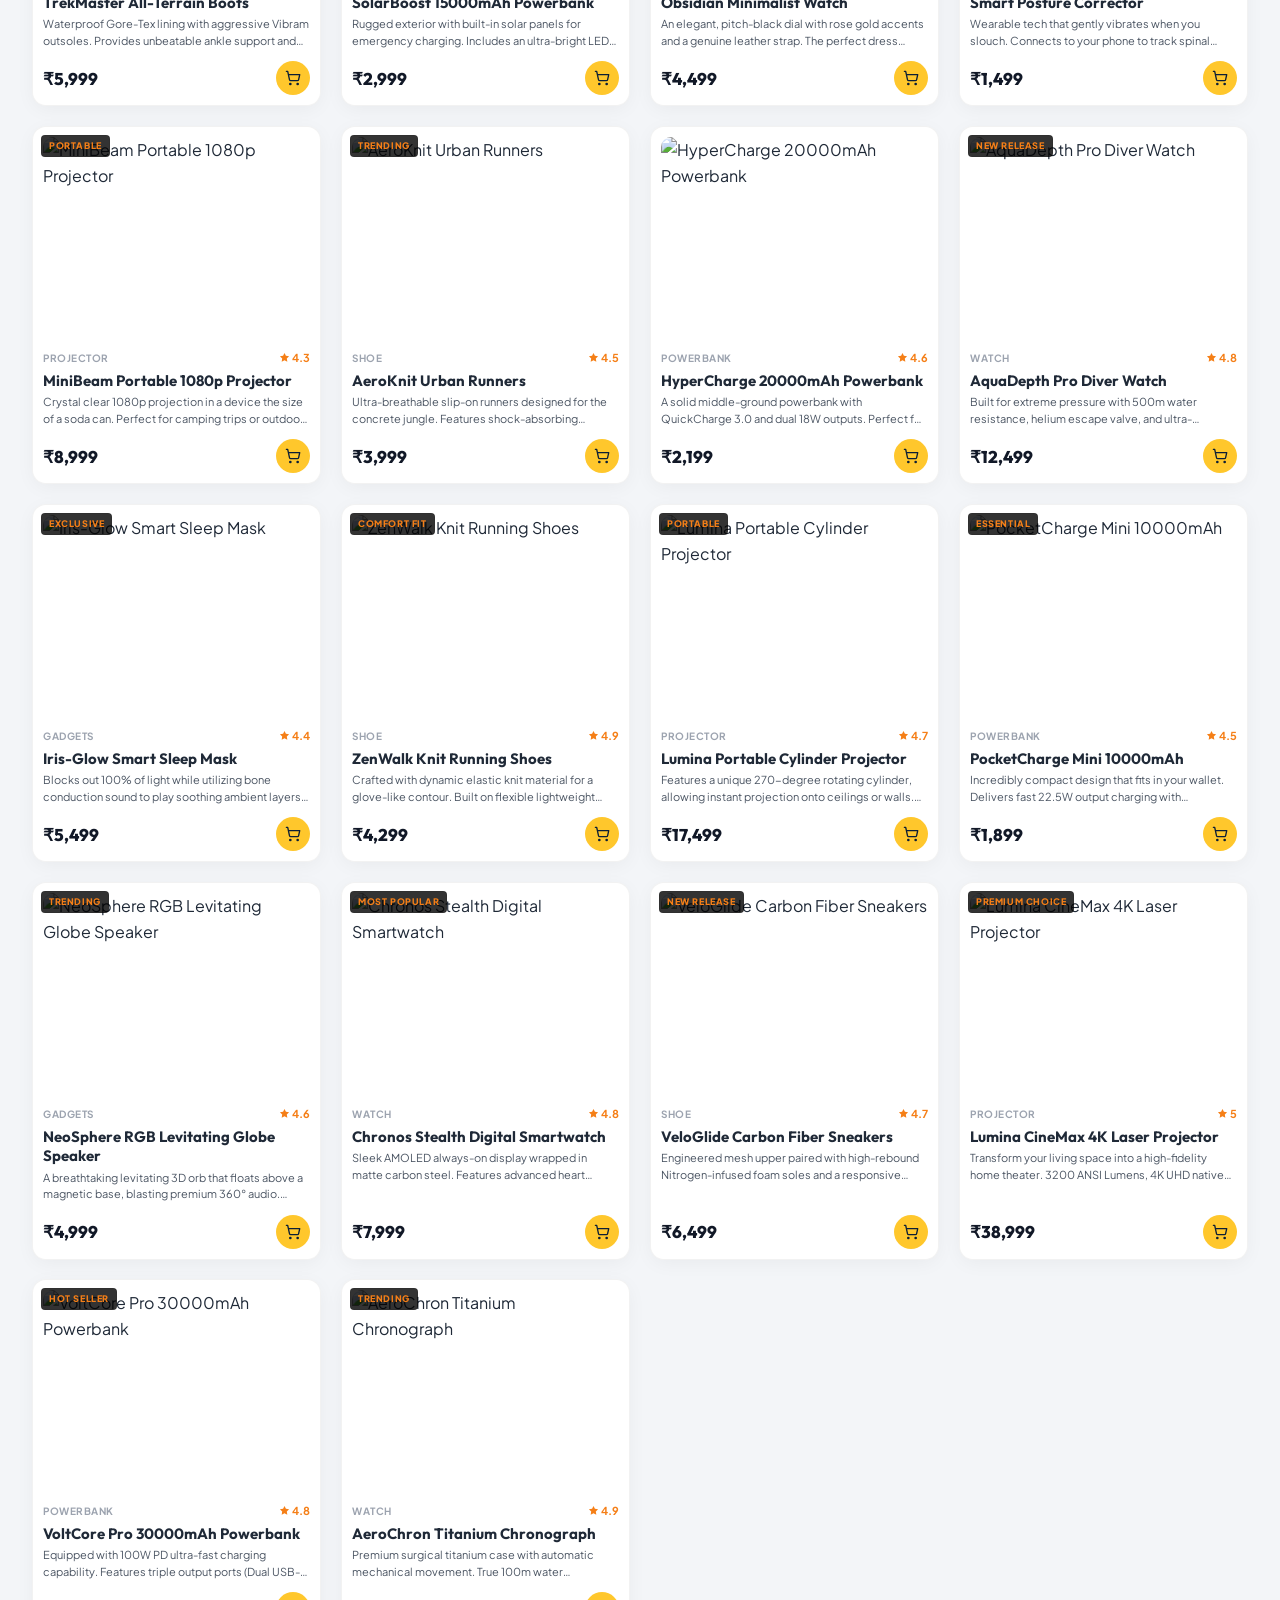
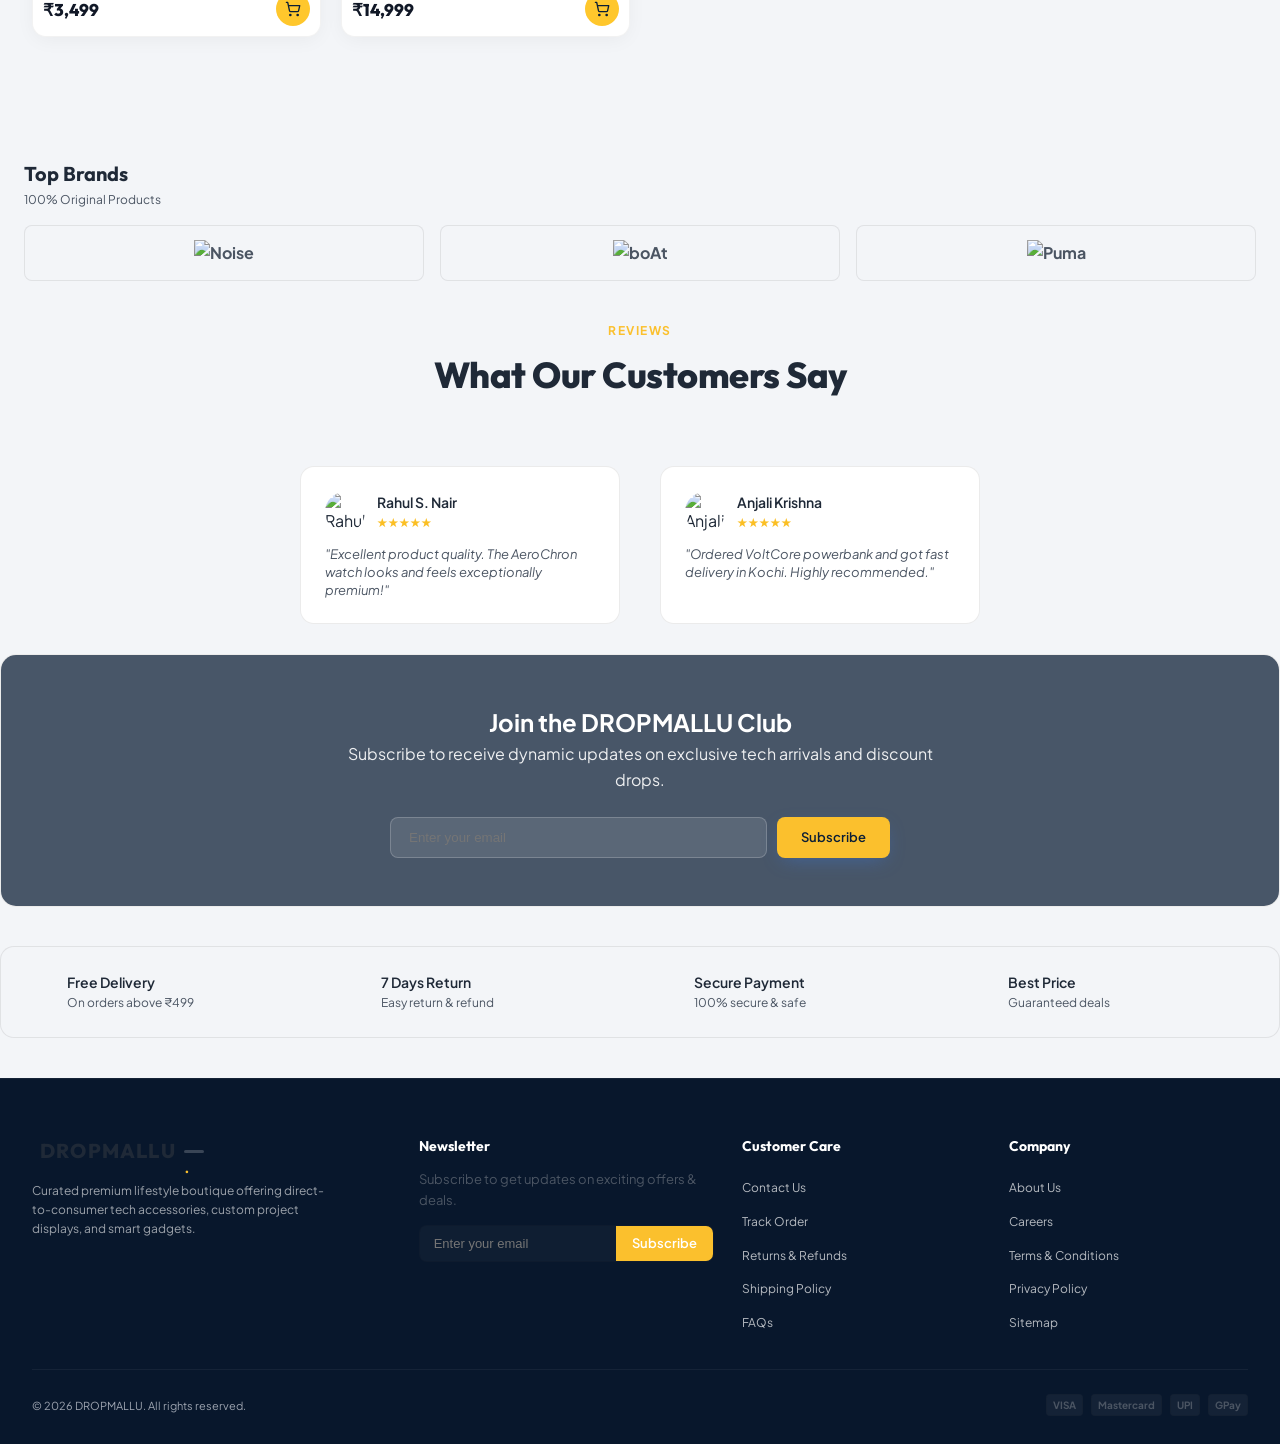
==== commit 251210a8: "feat: overhaul CMS Layout Builder, custom theme colors, advanced product parameters and PDP details " ====
--- a/admin.html
+++ b/admin.html
@@ -149,133 +149,308 @@
       <section id="section-settings" class="panel-section">
         <div class="section-bar">
           <div>
-            <h2>Customize Storefront</h2>
-            <p>Modify Hero text, Deal timers, and Promo banner images/links directly.</p>
-          </div>
-        </div>
-
-        <div class="glass" style="padding: 24px; border-radius: var(--radius-lg); margin-top: 16px;">
-          <form id="settings-form">
-            <!-- Hero Settings -->
-            <div style="margin-bottom: 24px;">
-              <h3 style="border-bottom: 1px solid var(--border-glass); padding-bottom: 8px; margin-bottom: 16px; color: var(--accent-gold); font-size: 16px;"><i data-lucide="layout" style="vertical-align: middle; width: 18px; height: 18px; margin-right: 6px;"></i> Hero Pedestal Section</h3>
-              <div class="field">
-                <label for="s-hero-badge">Hero Badge Text</label>
-                <input type="text" id="s-hero-badge" placeholder="Premium Collection">
-              </div>
-              <div class="field">
-                <label for="s-hero-title">Hero Main Title (HTML supported)</label>
-                <input type="text" id="s-hero-title" placeholder="Upgrade Your &lt;br&gt;&lt;span&gt;Lifestyle&lt;/span&gt;">
-              </div>
-              <div class="field">
-                <label for="s-hero-subtitle">Hero Subtitle Description</label>
-                <textarea id="s-hero-subtitle" style="height: 60px;" placeholder="Discover trending gadgets..."></textarea>
-              </div>
-              <div class="field">
-                <label>Hero Pedestal Image</label>
-                <div style="display:flex; gap:10px; align-items:center;">
-                  <img id="s-hero-image-preview" src="" style="width:44px; height:44px; border-radius:6px; object-fit:cover; display:none; border:1px solid var(--border-glass);">
-                  <input type="file" id="s-hero-image" accept="image/*" style="flex:1;">
-                  <input type="hidden" id="s-hero-image-data">
-                </div>
-              </div>
-            </div>
-
-            <!-- Countdown Deal settings -->
-            <div style="margin-bottom: 24px;">
-              <h3 style="border-bottom: 1px solid var(--border-glass); padding-bottom: 8px; margin-bottom: 16px; color: var(--accent-gold); font-size: 16px;"><i data-lucide="clock" style="vertical-align: middle; width: 18px; height: 18px; margin-right: 6px;"></i> Deal of the Day Timer</h3>
-              <div class="field-row">
-                <div class="field">
-                  <label for="s-timer-title">Deal Section Title</label>
-                  <input type="text" id="s-timer-title" placeholder="⚡ Deal of the Day">
-                </div>
-                <div class="field">
-                  <label for="s-timer-hours">Countdown Duration Offset (Hours)</label>
-                  <input type="number" id="s-timer-hours" min="1" max="168" placeholder="12">
-                </div>
-              </div>
-              <div class="field">
-                <label for="s-timer-subtitle">Deal Section Subtitle Description</label>
-                <input type="text" id="s-timer-subtitle" placeholder="Limited time offer, don't miss out!">
-              </div>
-            </div>
-
-            <!-- Promo Banner Cards settings -->
-            <div style="margin-bottom: 24px;">
-              <h3 style="border-bottom: 1px solid var(--border-glass); padding-bottom: 8px; margin-bottom: 16px; color: var(--accent-gold); font-size: 16px;"><i data-lucide="image" style="vertical-align: middle; width: 18px; height: 18px; margin-right: 6px;"></i> Promotional Banners</h3>
-              <div style="display: grid; grid-template-columns: 1fr 1fr; gap: 20px;">
-                <!-- Banner 1 -->
-                <div style="padding: 12px; border: 1px solid var(--border-glass); border-radius: 8px; background: rgba(255,255,255,0.01);">
-                  <h4 style="margin-bottom: 12px; color: var(--primary); font-size: 14px;">Banner Card 1 (Left)</h4>
-                  <div class="field">
-                    <label for="s-promo-b1-title">Card Title</label>
-                    <input type="text" id="s-promo-b1-title" placeholder="Smart Watches">
-                  </div>
-                  <div class="field">
-                    <label for="s-promo-b1-subtitle">Card Subtitle Text</label>
-                    <input type="text" id="s-promo-b1-subtitle" placeholder="Starting at ₹100">
-                  </div>
-                  <div class="field">
-                    <label for="s-promo-b1-cat">Link Category Target</label>
-                    <select id="s-promo-b1-cat">
-                      <option value="all">All</option>
-                      <option value="watch">Watch</option>
-                      <option value="powerbank">Powerbank</option>
-                      <option value="shoe">Shoe</option>
-                      <option value="projector">Projector</option>
-                      <option value="gadgets">Gadgets</option>
-                    </select>
-                  </div>
-                  <div class="field">
-                    <label>Card Image</label>
-                    <div style="display:flex; gap:10px; align-items:center;">
-                      <img id="s-promo-b1-image-preview" src="" style="width:40px; height:40px; border-radius:4px; object-fit:cover; display:none; border:1px solid var(--border-glass);">
-                      <input type="file" id="s-promo-b1-image" accept="image/*" style="flex:1;">
-                      <input type="hidden" id="s-promo-b1-image-data">
-                    </div>
-                  </div>
-                </div>
-
-                <!-- Banner 2 -->
-                <div style="padding: 12px; border: 1px solid var(--border-glass); border-radius: 8px; background: rgba(255,255,255,0.01);">
-                  <h4 style="margin-bottom: 12px; color: var(--primary); font-size: 14px;">Banner Card 2 (Right)</h4>
-                  <div class="field">
-                    <label for="s-promo-b2-title">Card Title</label>
-                    <input type="text" id="s-promo-b2-title" placeholder="Best Selling Shoes">
-                  </div>
-                  <div class="field">
-                    <label for="s-promo-b2-subtitle">Card Subtitle Text</label>
-                    <input type="text" id="s-promo-b2-subtitle" placeholder="Up to 50% Off">
-                  </div>
-                  <div class="field">
-                    <label for="s-promo-b2-cat">Link Category Target</label>
-                    <select id="s-promo-b2-cat">
-                      <option value="all">All</option>
-                      <option value="watch">Watch</option>
-                      <option value="powerbank">Powerbank</option>
-                      <option value="shoe">Shoe</option>
-                      <option value="projector">Projector</option>
-                      <option value="gadgets">Gadgets</option>
-                    </select>
-                  </div>
-                  <div class="field">
-                    <label>Card Image</label>
-                    <div style="display:flex; gap:10px; align-items:center;">
-                      <img id="s-promo-b2-image-preview" src="" style="width:40px; height:40px; border-radius:4px; object-fit:cover; display:none; border:1px solid var(--border-glass);">
-                      <input type="file" id="s-promo-b2-image" accept="image/*" style="flex:1;">
-                      <input type="hidden" id="s-promo-b2-image-data">
-                    </div>
-                  </div>
-                </div>
-              </div>
-            </div>
-
-            <div style="display:flex; justify-content: flex-end; gap: 12px; margin-top: 24px; border-top: 1px solid var(--border-glass); padding-top: 16px;">
-              <button type="submit" class="action-btn" style="min-width: 150px; font-weight: 700;">
-                <i data-lucide="save"></i> Save Settings
-              </button>
-            </div>
-          </form>
+            <h2>Customize Storefront & CMS Settings</h2>
+            <p>Configure theme layout, SEO tags, footer, brand logos, testimonials, and section sorting.</p>
+          </div>
+        </div>
+
+        <div class="cms-editor-container" style="display: grid; grid-template-columns: 240px 1fr; gap: 24px; margin-top: 20px;">
+          <!-- CMS Sub Navigation -->
+          <div class="cms-sidebar glass" style="padding: 16px; border-radius: 12px; height: fit-content; display:flex; flex-direction:column; gap:6px;">
+            <button type="button" class="cms-tab-btn active" data-cms-tab="theme" style="display:flex; align-items:center; gap:8px; padding:10px 12px; border-radius:8px; background:none; border:none; color:var(--text-secondary); text-align:left; cursor:pointer; font-weight:600;"><i data-lucide="palette" style="width:16px; height:16px;"></i> Theme & Colors</button>
+            <button type="button" class="cms-tab-btn" data-cms-tab="seo" style="display:flex; align-items:center; gap:8px; padding:10px 12px; border-radius:8px; background:none; border:none; color:var(--text-secondary); text-align:left; cursor:pointer; font-weight:600;"><i data-lucide="globe" style="width:16px; height:16px;"></i> SEO & Meta Tags</button>
+            <button type="button" class="cms-tab-btn" data-cms-tab="builder" style="display:flex; align-items:center; gap:8px; padding:10px 12px; border-radius:8px; background:none; border:none; color:var(--text-secondary); text-align:left; cursor:pointer; font-weight:600;"><i data-lucide="layout-grid" style="width:16px; height:16px;"></i> Homepage Sections</button>
+            <button type="button" class="cms-tab-btn" data-cms-tab="hero" style="display:flex; align-items:center; gap:8px; padding:10px 12px; border-radius:8px; background:none; border:none; color:var(--text-secondary); text-align:left; cursor:pointer; font-weight:600;"><i data-lucide="layout" style="width:16px; height:16px;"></i> Hero Section</button>
+            <button type="button" class="cms-tab-btn" data-cms-tab="deals" style="display:flex; align-items:center; gap:8px; padding:10px 12px; border-radius:8px; background:none; border:none; color:var(--text-secondary); text-align:left; cursor:pointer; font-weight:600;"><i data-lucide="clock" style="width:16px; height:16px;"></i> Deals & Banners</button>
+            <button type="button" class="cms-tab-btn" data-cms-tab="testimonials" style="display:flex; align-items:center; gap:8px; padding:10px 12px; border-radius:8px; background:none; border:none; color:var(--text-secondary); text-align:left; cursor:pointer; font-weight:600;"><i data-lucide="message-square" style="width:16px; height:16px;"></i> Testimonials CMS</button>
+            <button type="button" class="cms-tab-btn" data-cms-tab="brands" style="display:flex; align-items:center; gap:8px; padding:10px 12px; border-radius:8px; background:none; border:none; color:var(--text-secondary); text-align:left; cursor:pointer; font-weight:600;"><i data-lucide="award" style="width:16px; height:16px;"></i> Brand Logos CMS</button>
+            <button type="button" class="cms-tab-btn" data-cms-tab="media" style="display:flex; align-items:center; gap:8px; padding:10px 12px; border-radius:8px; background:none; border:none; color:var(--text-secondary); text-align:left; cursor:pointer; font-weight:600;"><i data-lucide="image" style="width:16px; height:16px;"></i> Media Library</button>
+            <button type="button" class="cms-tab-btn" data-cms-tab="newsletter" style="display:flex; align-items:center; gap:8px; padding:10px 12px; border-radius:8px; background:none; border:none; color:var(--text-secondary); text-align:left; cursor:pointer; font-weight:600;"><i data-lucide="mail" style="width:16px; height:16px;"></i> Newsletter Settings</button>
+            <button type="button" class="cms-tab-btn" data-cms-tab="footer" style="display:flex; align-items:center; gap:8px; padding:10px 12px; border-radius:8px; background:none; border:none; color:var(--text-secondary); text-align:left; cursor:pointer; font-weight:600;"><i data-lucide="bookmark" style="width:16px; height:16px;"></i> Footer Customizer</button>
+          </div>
+
+          <!-- CMS Forms Panels -->
+          <div class="cms-panels glass" style="padding: 24px; border-radius: 12px; flex: 1;">
+            <form id="settings-form">
+              <!-- panel-theme -->
+              <div class="cms-panel active" id="cms-panel-theme">
+                <h3 style="margin-bottom:16px; color:var(--accent-gold); font-size:16px;"><i data-lucide="palette"></i> Theme Colors & Styling</h3>
+                <div style="display:grid; grid-template-columns:1fr 1fr; gap:16px;">
+                  <div class="field">
+                    <label for="s-theme-primary">Primary Action Color</label>
+                    <div style="display:flex; gap:8px;">
+                      <input type="color" id="s-theme-primary" style="width:40px; height:40px; padding:0; border:none; border-radius:4px;">
+                      <input type="text" id="s-theme-primary-hex" style="flex:1;">
+                    </div>
+                  </div>
+                  <div class="field">
+                    <label for="s-theme-primary-hover">Primary Hover Color</label>
+                    <div style="display:flex; gap:8px;">
+                      <input type="color" id="s-theme-primary-hover" style="width:40px; height:40px; padding:0; border:none; border-radius:4px;">
+                      <input type="text" id="s-theme-primary-hover-hex" style="flex:1;">
+                    </div>
+                  </div>
+                  <div class="field">
+                    <label for="s-theme-bg-dark">Dark Mode Background</label>
+                    <div style="display:flex; gap:8px;">
+                      <input type="color" id="s-theme-bg-dark" style="width:40px; height:40px; padding:0; border:none; border-radius:4px;">
+                      <input type="text" id="s-theme-bg-dark-hex" style="flex:1;">
+                    </div>
+                  </div>
+                  <div class="field">
+                    <label for="s-theme-bg-surface">Glass Cards Surface Background</label>
+                    <div style="display:flex; gap:8px;">
+                      <input type="color" id="s-theme-bg-surface" style="width:40px; height:40px; padding:0; border:none; border-radius:4px;">
+                      <input type="text" id="s-theme-bg-surface-hex" style="flex:1;">
+                    </div>
+                  </div>
+                  <div class="field">
+                    <label for="s-theme-text-primary">Primary Text Color</label>
+                    <div style="display:flex; gap:8px;">
+                      <input type="color" id="s-theme-text-primary" style="width:40px; height:40px; padding:0; border:none; border-radius:4px;">
+                      <input type="text" id="s-theme-text-primary-hex" style="flex:1;">
+                    </div>
+                  </div>
+                  <div class="field">
+                    <label for="s-theme-text-secondary">Secondary Subtext Color</label>
+                    <div style="display:flex; gap:8px;">
+                      <input type="color" id="s-theme-text-secondary" style="width:40px; height:40px; padding:0; border:none; border-radius:4px;">
+                      <input type="text" id="s-theme-text-secondary-hex" style="flex:1;">
+                    </div>
+                  </div>
+                  <div class="field">
+                    <label for="s-theme-border-radius">CSS Border Radius (e.g. 14px)</label>
+                    <input type="text" id="s-theme-border-radius" placeholder="14px">
+                  </div>
+                  <div class="field">
+                    <label for="s-theme-shadows">Card Drop Shadows</label>
+                    <input type="text" id="s-theme-shadows" placeholder="0 4px 20px -2px rgba(0, 0, 0, 0.05)">
+                  </div>
+                </div>
+              </div>
+
+              <!-- panel-seo -->
+              <div class="cms-panel" id="cms-panel-seo" style="display:none;">
+                <h3 style="margin-bottom:16px; color:var(--accent-gold); font-size:16px;"><i data-lucide="globe"></i> Search Engine Optimization (SEO)</h3>
+                <div class="field">
+                  <label for="s-seo-home-title">Home Meta Title Tags</label>
+                  <input type="text" id="s-seo-home-title" placeholder="DROPMALLU — Premium Boutique Storefront">
+                </div>
+                <div class="field">
+                  <label for="s-seo-home-desc">Home Meta Description</label>
+                  <textarea id="s-seo-home-desc" style="height:80px;" placeholder="Meta descriptions for Google search crawlers..."></textarea>
+                </div>
+                <div class="field">
+                  <label for="s-seo-home-canonical">Canonical Site URL</label>
+                  <input type="text" id="s-seo-home-canonical" placeholder="https://dropmallu.xyz">
+                </div>
+                <div class="field">
+                  <label for="s-seo-home-og-image">OG Image URL (Social Previews)</label>
+                  <input type="text" id="s-seo-home-og-image" placeholder="Image link to preview on WhatsApp/FB shares...">
+                </div>
+              </div>
+
+              <!-- panel-builder -->
+              <div class="cms-panel" id="cms-panel-builder" style="display:none;">
+                <h3 style="margin-bottom:8px; color:var(--accent-gold); font-size:16px;"><i data-lucide="layout-grid"></i> Section Layout Order & Builder</h3>
+                <p style="color:var(--text-secondary); font-size:12px; margin-bottom:16px;">Reorder home sections or disable unused blocks. Real-time updates reflect instantly.</p>
+                <div id="homepage-sections-sorting-list" style="display:flex; flex-direction:column; gap:10px; background:rgba(0,0,0,0.15); padding:12px; border-radius:8px; border:1px solid var(--border-glass);">
+                  <!-- Populated via JS -->
+                </div>
+              </div>
+
+              <!-- panel-hero -->
+              <div class="cms-panel" id="cms-panel-hero" style="display:none;">
+                <h3 style="margin-bottom:16px; color:var(--accent-gold); font-size:16px;"><i data-lucide="layout"></i> Hero Showcase Customizer</h3>
+                <div class="field">
+                  <label for="s-hero-badge">Hero Badge Label</label>
+                  <input type="text" id="s-hero-badge" placeholder="Premium Collection">
+                </div>
+                <div class="field">
+                  <label for="s-hero-title">Hero Main Title (HTML supported)</label>
+                  <input type="text" id="s-hero-title" placeholder="Upgrade Your &lt;br&gt;&lt;span&gt;Lifestyle&lt;/span&gt;">
+                </div>
+                <div class="field">
+                  <label for="s-hero-subtitle">Hero Subtitle Text Description</label>
+                  <textarea id="s-hero-subtitle" style="height:60px;" placeholder="Discover trending gadgets..."></textarea>
+                </div>
+                <div class="field">
+                  <label>Hero Graphic Background Image</label>
+                  <div style="display:flex; gap:10px; align-items:center;">
+                    <img id="s-hero-image-preview" src="" style="width:44px; height:44px; border-radius:6px; object-fit:cover; display:none; border:1px solid var(--border-glass);">
+                    <input type="file" id="s-hero-image" accept="image/*" style="flex:1;">
+                    <input type="hidden" id="s-hero-image-data">
+                  </div>
+                </div>
+              </div>
+
+              <!-- panel-deals -->
+              <div class="cms-panel" id="cms-panel-deals" style="display:none;">
+                <h3 style="margin-bottom:16px; color:var(--accent-gold); font-size:16px;"><i data-lucide="clock"></i> Deals countdown & Promo Cards</h3>
+                <div style="display:grid; grid-template-columns:1fr 1fr; gap:16px;">
+                  <div class="field">
+                    <label for="s-timer-title">Deal Section Heading</label>
+                    <input type="text" id="s-timer-title" placeholder="⚡ Deal of the Day">
+                  </div>
+                  <div class="field">
+                    <label for="s-timer-hours">Countdown Duration (Hours)</label>
+                    <input type="number" id="s-timer-hours" min="1" max="168" placeholder="12">
+                  </div>
+                </div>
+                <div class="field" style="margin-bottom:16px;">
+                  <label for="s-timer-subtitle">Countdown Subheading</label>
+                  <input type="text" id="s-timer-subtitle" placeholder="Limited time offer, don't miss out!">
+                </div>
+
+                <div style="display:grid; grid-template-columns:1fr 1fr; gap:16px;">
+                  <!-- Promo Card 1 -->
+                  <div style="padding:12px; border:1px solid var(--border-glass); border-radius:8px; background:rgba(0,0,0,0.1);">
+                    <h4 style="color:var(--primary); font-size:13px; margin-bottom:8px;">Promo Banner Card 1 (Left)</h4>
+                    <div class="field"><label for="s-promo-b1-title">Title</label><input type="text" id="s-promo-b1-title"></div>
+                    <div class="field"><label for="s-promo-b1-subtitle">Subtitle</label><input type="text" id="s-promo-b1-subtitle"></div>
+                    <div class="field">
+                      <label for="s-promo-b1-cat">Filter Target Category</label>
+                      <select id="s-promo-b1-cat">
+                        <option value="all">All</option>
+                        <option value="watch">Watch</option>
+                        <option value="powerbank">Powerbank</option>
+                        <option value="shoe">Shoe</option>
+                        <option value="projector">Projector</option>
+                        <option value="gadgets">Gadgets</option>
+                      </select>
+                    </div>
+                    <div class="field">
+                      <label>Banner Image</label>
+                      <div style="display:flex; gap:10px; align-items:center;">
+                        <img id="s-promo-b1-image-preview" src="" style="width:40px; height:40px; border-radius:4px; object-fit:cover; display:none;">
+                        <input type="file" id="s-promo-b1-image" accept="image/*" style="flex:1;">
+                        <input type="hidden" id="s-promo-b1-image-data">
+                      </div>
+                    </div>
+                  </div>
+
+                  <!-- Promo Card 2 -->
+                  <div style="padding:12px; border:1px solid var(--border-glass); border-radius:8px; background:rgba(0,0,0,0.1);">
+                    <h4 style="color:var(--primary); font-size:13px; margin-bottom:8px;">Promo Banner Card 2 (Right)</h4>
+                    <div class="field"><label for="s-promo-b2-title">Title</label><input type="text" id="s-promo-b2-title"></div>
+                    <div class="field"><label for="s-promo-b2-subtitle">Subtitle</label><input type="text" id="s-promo-b2-subtitle"></div>
+                    <div class="field">
+                      <label for="s-promo-b2-cat">Filter Target Category</label>
+                      <select id="s-promo-b2-cat">
+                        <option value="all">All</option>
+                        <option value="watch">Watch</option>
+                        <option value="powerbank">Powerbank</option>
+                        <option value="shoe">Shoe</option>
+                        <option value="projector">Projector</option>
+                        <option value="gadgets">Gadgets</option>
+                      </select>
+                    </div>
+                    <div class="field">
+                      <label>Banner Image</label>
+                      <div style="display:flex; gap:10px; align-items:center;">
+                        <img id="s-promo-b2-image-preview" src="" style="width:40px; height:40px; border-radius:4px; object-fit:cover; display:none;">
+                        <input type="file" id="s-promo-b2-image" accept="image/*" style="flex:1;">
+                        <input type="hidden" id="s-promo-b2-image-data">
+                      </div>
+                    </div>
+                  </div>
+                </div>
+              </div>
+
+              <!-- panel-testimonials -->
+              <div class="cms-panel" id="cms-panel-testimonials" style="display:none;">
+                <div style="display:flex; justify-content:space-between; align-items:center; margin-bottom:16px;">
+                  <h3 style="color:var(--accent-gold); font-size:16px; margin:0;"><i data-lucide="message-square"></i> Customer Testimonials List</h3>
+                  <button type="button" class="action-btn" id="add-testimonial-btn" style="padding:6px 12px; font-size:12px;"><i data-lucide="plus"></i> Add Testimonial</button>
+                </div>
+                <div id="testimonials-cms-list" style="display:flex; flex-direction:column; gap:10px; max-height:350px; overflow-y:auto; padding:5px;">
+                  <!-- Populated via JS -->
+                </div>
+              </div>
+
+              <!-- panel-brands -->
+              <div class="cms-panel" id="cms-panel-brands" style="display:none;">
+                <div style="display:flex; justify-content:space-between; align-items:center; margin-bottom:16px;">
+                  <h3 style="color:var(--accent-gold); font-size:16px; margin:0;"><i data-lucide="award"></i> Brand Logos Customizer</h3>
+                  <button type="button" class="action-btn" id="add-brand-btn" style="padding:6px 12px; font-size:12px;"><i data-lucide="plus"></i> Add Brand</button>
+                </div>
+                <div id="brands-cms-list" style="display:flex; flex-direction:column; gap:10px; max-height:350px; overflow-y:auto; padding:5px;">
+                  <!-- Populated via JS -->
+                </div>
+              </div>
+
+              <!-- panel-media -->
+              <div class="cms-panel" id="cms-panel-media" style="display:none;">
+                <div style="display:flex; justify-content:space-between; align-items:center; margin-bottom:16px;">
+                  <h3 style="color:var(--accent-gold); font-size:16px; margin:0;"><i data-lucide="image"></i> WordPress Media Library</h3>
+                  <div style="display:flex; gap:8px;">
+                    <input type="file" id="media-upload-input" accept="image/*" style="display:none;">
+                    <button type="button" class="action-btn" id="trigger-media-upload"><i data-lucide="upload-cloud"></i> Upload Image</button>
+                  </div>
+                </div>
+                <div id="media-library-grid" style="display:grid; grid-template-columns:repeat(auto-fill, minmax(110px, 1fr)); gap:12px; max-height: 350px; overflow-y: auto; padding:10px; background:rgba(0,0,0,0.2); border-radius:8px; border:1px solid var(--border-glass);">
+                  <!-- Populated via JS -->
+                </div>
+              </div>
+
+              <!-- panel-newsletter -->
+              <div class="cms-panel" id="cms-panel-newsletter" style="display:none;">
+                <h3 style="margin-bottom:16px; color:var(--accent-gold); font-size:16px;"><i data-lucide="mail"></i> Newsletter Integrations</h3>
+                <div class="field">
+                  <label for="s-newsletter-heading">Subscription Title</label>
+                  <input type="text" id="s-newsletter-heading" placeholder="Join the DROPMALLU Club">
+                </div>
+                <div class="field">
+                  <label for="s-newsletter-desc">Short Subtext Description</label>
+                  <input type="text" id="s-newsletter-desc" placeholder="Subscribe to receive dynamic updates...">
+                </div>
+                <div class="field">
+                  <label for="s-newsletter-success-msg">Subscription Success Toast Alert Message</label>
+                  <input type="text" id="s-newsletter-success-msg" placeholder="Thank you for subscribing! Check WhatsApp.">
+                </div>
+                <div class="field">
+                  <label>Newsletter Background Image Overlay</label>
+                  <div style="display:flex; gap:10px; align-items:center;">
+                    <img id="s-newsletter-bg-preview" src="" style="width:44px; height:44px; border-radius:6px; object-fit:cover; display:none; border:1px solid var(--border-glass);">
+                    <input type="file" id="s-newsletter-bg" accept="image/*" style="flex:1;">
+                    <input type="hidden" id="s-newsletter-bg-data">
+                  </div>
+                </div>
+              </div>
+
+              <!-- panel-footer -->
+              <div class="cms-panel" id="cms-panel-footer" style="display:none;">
+                <h3 style="margin-bottom:16px; color:var(--accent-gold); font-size:16px;"><i data-lucide="bookmark"></i> Store Footer Branding & Handles</h3>
+                <div class="field">
+                  <label for="s-footer-logo-text">Footer Brand Name Text</label>
+                  <input type="text" id="s-footer-logo-text" placeholder="DROPMALLU">
+                </div>
+                <div class="field">
+                  <label for="s-footer-about-content">Footer About Description</label>
+                  <textarea id="s-footer-about-content" style="height:60px;" placeholder="Curated premium lifestyle boutique..."></textarea>
+                </div>
+                <h4 style="color:var(--primary); font-size:13px; margin: 16px 0 8px 0;">Social Network Links</h4>
+                <div style="display:grid; grid-template-columns:1fr 1fr; gap:12px;">
+                  <div class="field"><label for="s-footer-social-facebook">Facebook Page URL</label><input type="text" id="s-footer-social-facebook"></div>
+                  <div class="field"><label for="s-footer-social-instagram">Instagram Profile URL</label><input type="text" id="s-footer-social-instagram"></div>
+                  <div class="field"><label for="s-footer-social-twitter">Twitter Handle URL</label><input type="text" id="s-footer-social-twitter"></div>
+                  <div class="field"><label for="s-footer-social-youtube">Youtube Channel URL</label><input type="text" id="s-footer-social-youtube"></div>
+                </div>
+                <h4 style="color:var(--primary); font-size:13px; margin: 16px 0 8px 0;">Footer Contact Details</h4>
+                <div style="display:grid; grid-template-columns:repeat(3, 1fr); gap:12px;">
+                  <div class="field"><label for="s-footer-contact-phone">Phone Number</label><input type="text" id="s-footer-contact-phone"></div>
+                  <div class="field"><label for="s-footer-contact-email">Support Email Address</label><input type="text" id="s-footer-contact-email"></div>
+                  <div class="field"><label for="s-footer-contact-address">Location Address</label><input type="text" id="s-footer-contact-address"></div>
+                </div>
+              </div>
+
+              <div style="display:flex; justify-content: flex-end; gap: 12px; margin-top: 24px; border-top: 1px solid var(--border-glass); padding-top: 16px;">
+                <button type="submit" class="action-btn" style="min-width: 150px; font-weight: 700;">
+                  <i data-lucide="save"></i> Save Settings
+                </button>
+              </div>
+            </form>
+          </div>
         </div>
       </section>
 
@@ -319,9 +494,43 @@
               <input type="hidden" id="f-image-data">
             </div>
           </div>
-          <div class="field">
-            <label for="f-badge">Promo Badge</label>
-            <input type="text" id="f-badge" placeholder="e.g. Trending, Hot Seller">
+          <div class="field-row">
+            <div class="field">
+              <label for="f-badge">Promo Badge</label>
+              <input type="text" id="f-badge" placeholder="e.g. Trending, Hot Seller">
+            </div>
+            <div class="field">
+              <label for="f-sku">Product SKU (Code)</label>
+              <input type="text" id="f-sku" placeholder="e.g. WATCH-AERO-01">
+            </div>
+          </div>
+          <div style="display:grid; grid-template-columns:1fr 1fr; gap:16px;">
+            <div class="field">
+              <label for="f-inventory">Stock Count Level</label>
+              <input type="number" id="f-inventory" min="0" placeholder="100">
+            </div>
+            <div class="field">
+              <label for="f-stock-status">Display Stock Label (CMS override)</label>
+              <input type="text" id="f-stock-status" placeholder="e.g. In Stock, Only 2 left">
+            </div>
+          </div>
+          <div style="display:grid; grid-template-columns:1fr 1fr; gap:16px;">
+            <div class="field">
+              <label for="f-rating">Rating Score (1-5)</label>
+              <input type="number" id="f-rating" min="1" max="5" step="0.1" placeholder="4.8">
+            </div>
+            <div class="field">
+              <label for="f-reviews">Reviews Count</label>
+              <input type="number" id="f-reviews" min="0" placeholder="145">
+            </div>
+          </div>
+          <div class="field">
+            <label for="f-gallery">Additional Gallery Image URLs (Comma separated)</label>
+            <input type="text" id="f-gallery" placeholder="https://image1.jpg, https://image2.jpg">
+          </div>
+          <div class="field">
+            <label for="f-specs">Product Specifications (Format: Key: Value, Key2: Value2)</label>
+            <input type="text" id="f-specs" placeholder="Material: Titanium, Glass: Sapphire, Water Resistance: 100m">
           </div>
           <div class="field">
             <label for="f-desc">Description *</label>
@@ -378,6 +587,75 @@
           <div class="form-btns">
             <button type="button" class="cancel-btn" onclick="closeForm('blog-form-modal')">Cancel</button>
             <button type="submit" class="action-btn">Publish Slide</button>
+          </div>
+        </form>
+      </div>
+    </div>
+  </div>
+
+  <!-- ═══ Testimonial Form Modal ═══ -->
+  <div id="testimonial-form-modal" class="form-overlay">
+    <div class="form-box glass" style="max-width:440px;">
+      <div class="form-head">
+        <h2 id="t-form-title">Add Testimonial</h2>
+        <button type="button" class="form-close" onclick="closeForm('testimonial-form-modal')"><i data-lucide="x"></i></button>
+      </div>
+      <div class="form-content">
+        <form id="testimonial-form">
+          <input type="hidden" id="f-t-id">
+          <div class="field">
+            <label for="f-t-name">Customer Name *</label>
+            <input type="text" id="f-t-name" required>
+          </div>
+          <div class="field">
+            <label for="f-t-photo">Photo URL / Image</label>
+            <input type="text" id="f-t-photo" placeholder="https://unsplash.com/... or base64">
+          </div>
+          <div class="field">
+            <label for="f-t-rating">Rating (1-5) *</label>
+            <input type="number" id="f-t-rating" min="1" max="5" value="5" required>
+          </div>
+          <div class="field">
+            <label for="f-t-review">Review Message *</label>
+            <textarea id="f-t-review" style="height:80px;" required></textarea>
+          </div>
+          <div class="form-btns">
+            <button type="button" class="cancel-btn" onclick="closeForm('testimonial-form-modal')">Cancel</button>
+            <button type="submit" class="action-btn">Save Testimonial</button>
+          </div>
+        </form>
+      </div>
+    </div>
+  </div>
+
+  <!-- ═══ Brand Form Modal ═══ -->
+  <div id="brand-form-modal" class="form-overlay">
+    <div class="form-box glass" style="max-width:440px;">
+      <div class="form-head">
+        <h2 id="b-form-title">Add Brand Logo</h2>
+        <button type="button" class="form-close" onclick="closeForm('brand-form-modal')"><i data-lucide="x"></i></button>
+      </div>
+      <div class="form-content">
+        <form id="brand-form">
+          <input type="hidden" id="f-b-id">
+          <div class="field">
+            <label for="f-b-name">Brand Name *</label>
+            <input type="text" id="f-b-name" required>
+          </div>
+          <div class="field">
+            <label for="f-b-logo">Logo Image URL</label>
+            <div style="display:flex; gap:8px;">
+              <input type="text" id="f-b-logo" style="flex:1;">
+              <input type="file" id="f-b-logo-file" accept="image/*" style="width:90px; overflow:hidden;">
+            </div>
+          </div>
+          <div class="field">
+            <label for="f-b-link">Explore Navigation Link</label>
+            <input type="text" id="f-b-link" value="#explore">
+          </div>
+          <div class="form-btns">
+            <button type="button" class="cancel-btn" onclick="closeForm('brand-form-modal')">Cancel</button>
+            <button type="submit" class="action-btn">Save Brand</button>
           </div>
         </form>
       </div>
--- a/css/admin.css
+++ b/css/admin.css
@@ -5,16 +5,16 @@
 @import url('https://fonts.googleapis.com/css2?family=Outfit:wght@300;400;500;600;700;800&family=Plus+Jakarta+Sans:wght@300;400;500;600;700&display=swap');
 
 :root {
-  --bg-dark: #070a12;
-  --bg-surface: rgba(14, 18, 30, 0.65);
-  --primary: #10b981;
-  --primary-glow: rgba(16, 185, 129, 0.2);
+  --bg-dark: #0b1e36;
+  --bg-surface: rgba(11, 30, 54, 0.7);
+  --primary: #fbc02d;
+  --primary-glow: rgba(251, 192, 45, 0.2);
   --accent-blue: #3b82f6;
-  --accent-gold: #f59e0b;
-  --text-primary: #f1f5f9;
-  --text-secondary: #94a3b8;
+  --accent-gold: #fbc02d;
+  --text-primary: #ffffff;
+  --text-secondary: #a5b4fc;
   --text-muted: #64748b;
-  --border-glass: rgba(255,255,255,0.06);
+  --border-glass: rgba(255,255,255,0.08);
   --font-display: 'Outfit', sans-serif;
   --font-body: 'Plus Jakarta Sans', sans-serif;
   --ease: cubic-bezier(0.25, 0.8, 0.25, 1);
@@ -472,11 +472,11 @@
 .spinner-ring {
   width: 50px;
   height: 50px;
-  border: 3px solid rgba(16, 185, 129, 0.1);
+  border: 3px solid rgba(251, 192, 45, 0.1);
   border-top: 3px solid var(--primary);
   border-radius: 50%;
   animation: spin 1s linear infinite;
-  box-shadow: 0 0 15px rgba(16, 185, 129, 0.2);
+  box-shadow: 0 0 15px rgba(251, 192, 45, 0.2);
 }
 
 @keyframes spin {
@@ -516,7 +516,7 @@
   pointer-events: auto;
 }
 .toast.glass {
-  background: rgba(14, 18, 30, 0.85);
+  background: rgba(11, 30, 54, 0.9);
   backdrop-filter: blur(15px);
   -webkit-backdrop-filter: blur(15px);
   border: 1px solid var(--border-glass);
@@ -536,7 +536,7 @@
   flex-shrink: 0;
 }
 .toast.success {
-  border-color: rgba(16, 185, 129, 0.25);
+  border-color: rgba(251, 192, 45, 0.25);
 }
 .toast.success .toast-icon {
   color: var(--primary);
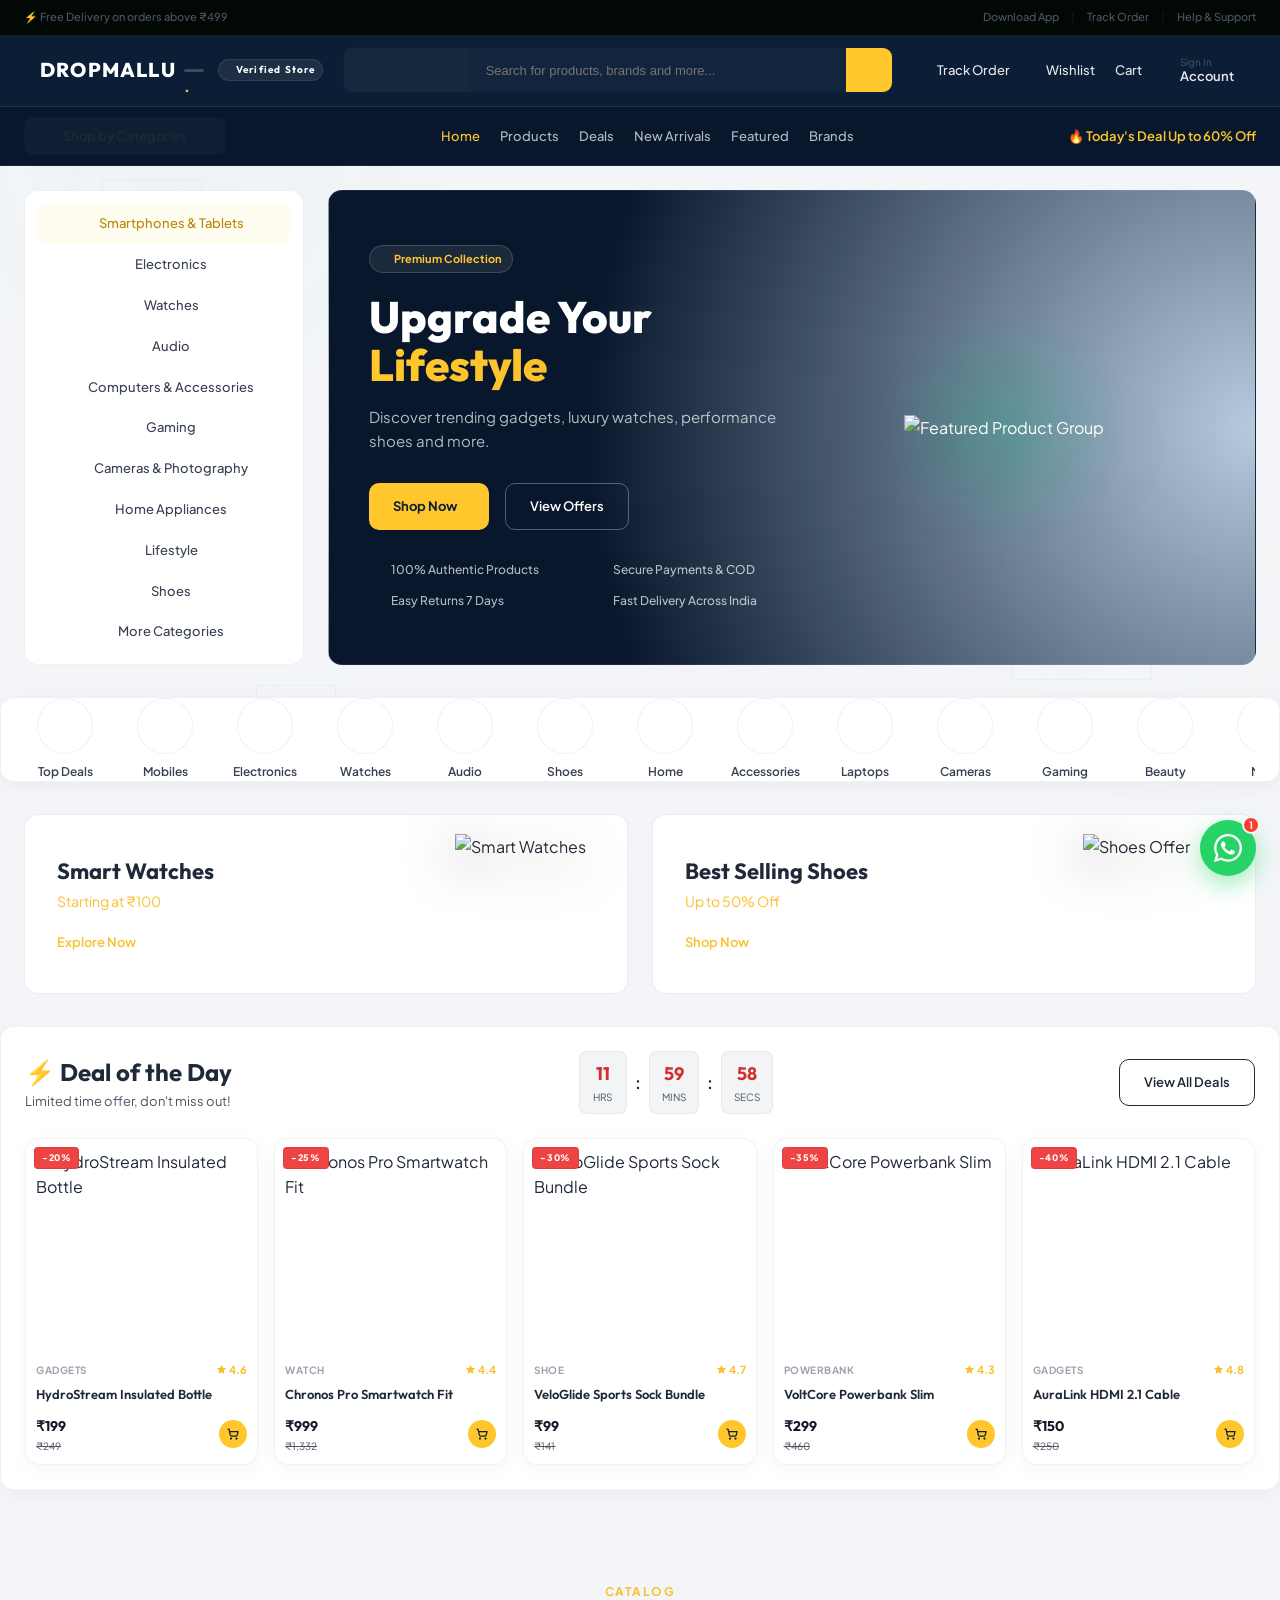
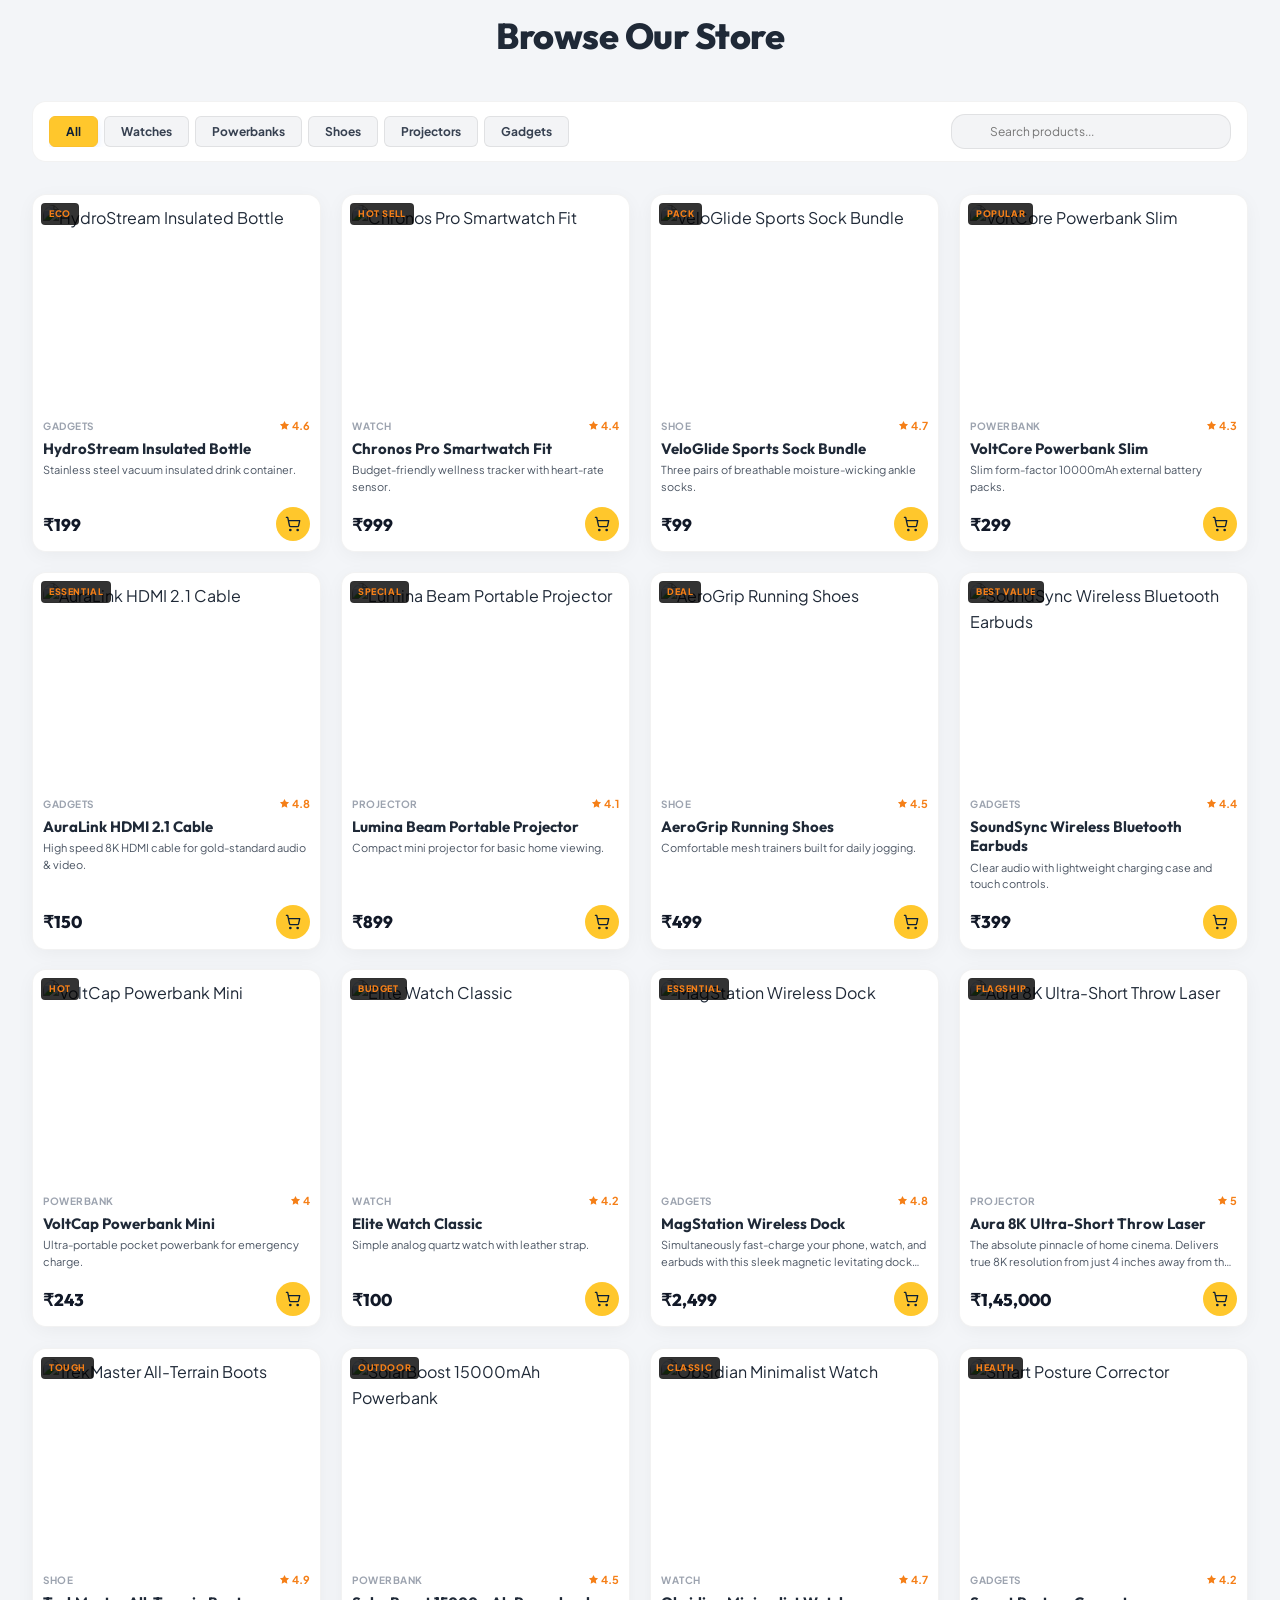
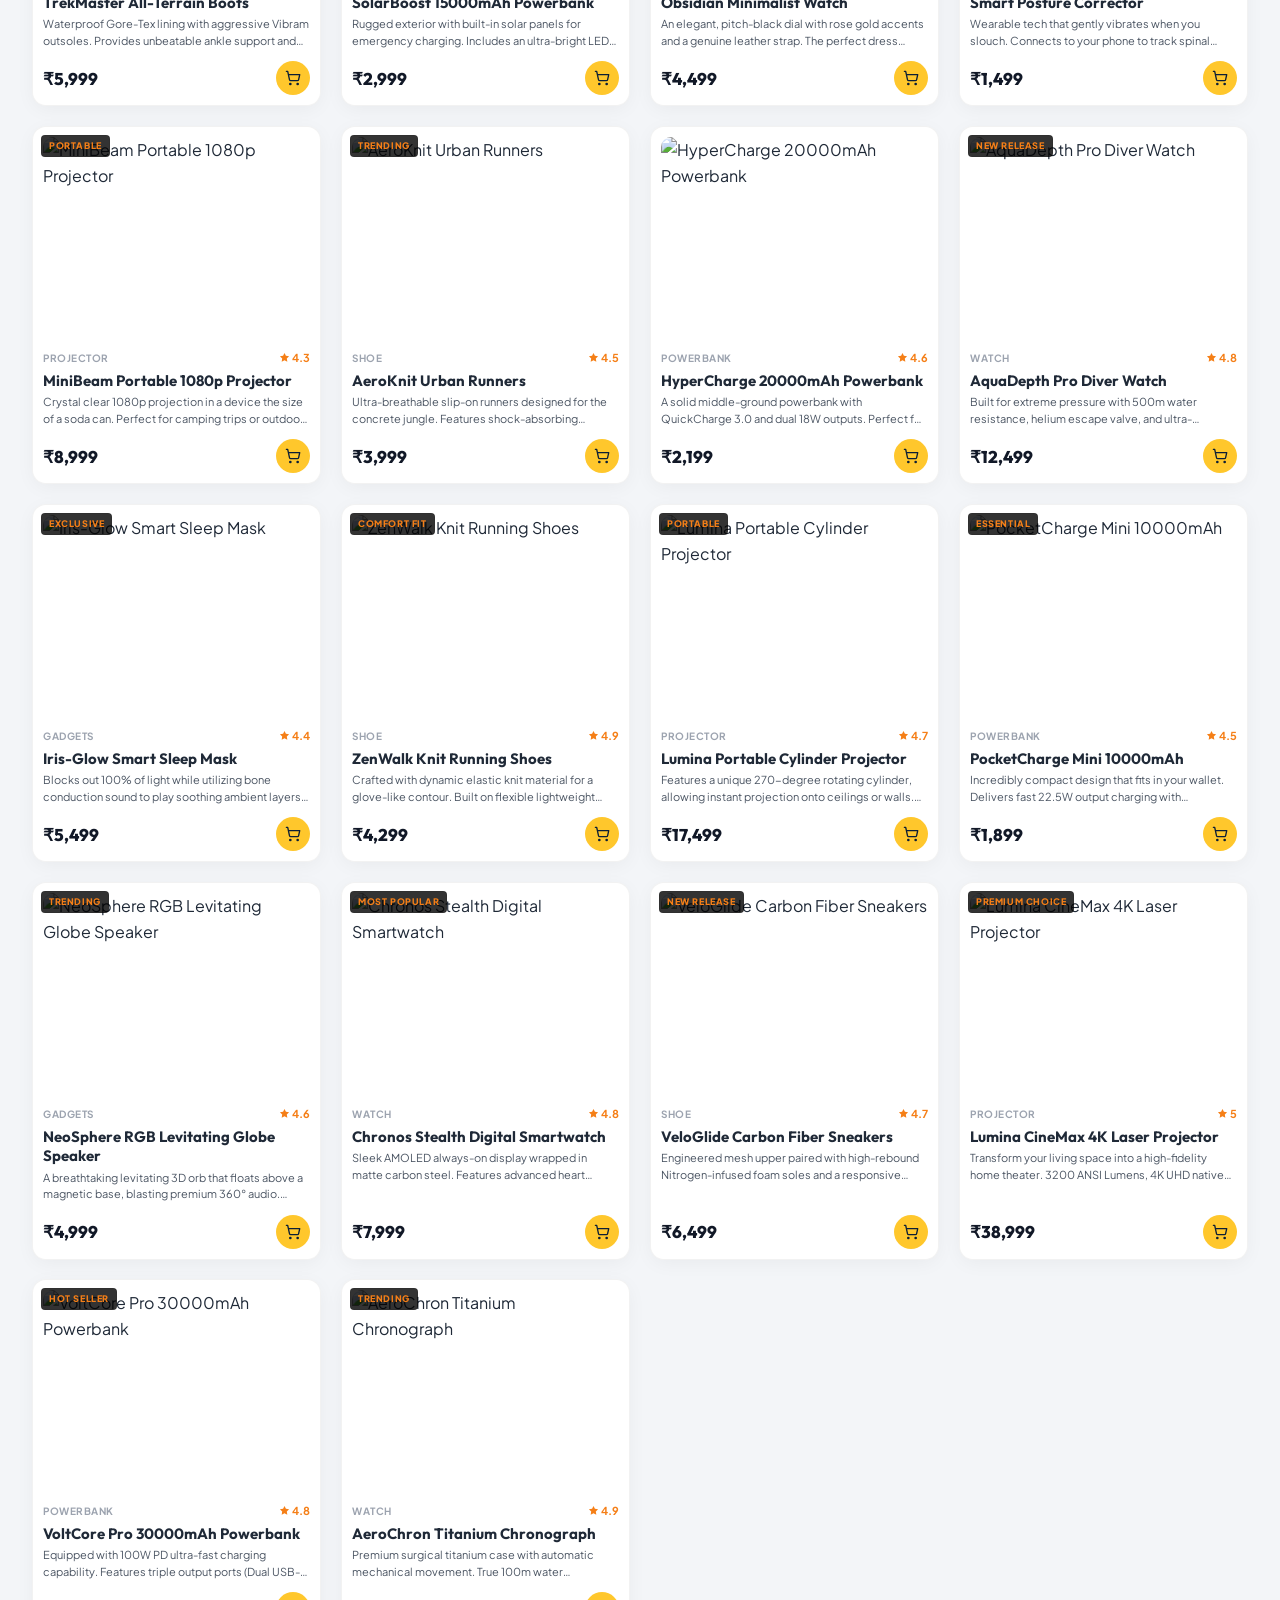
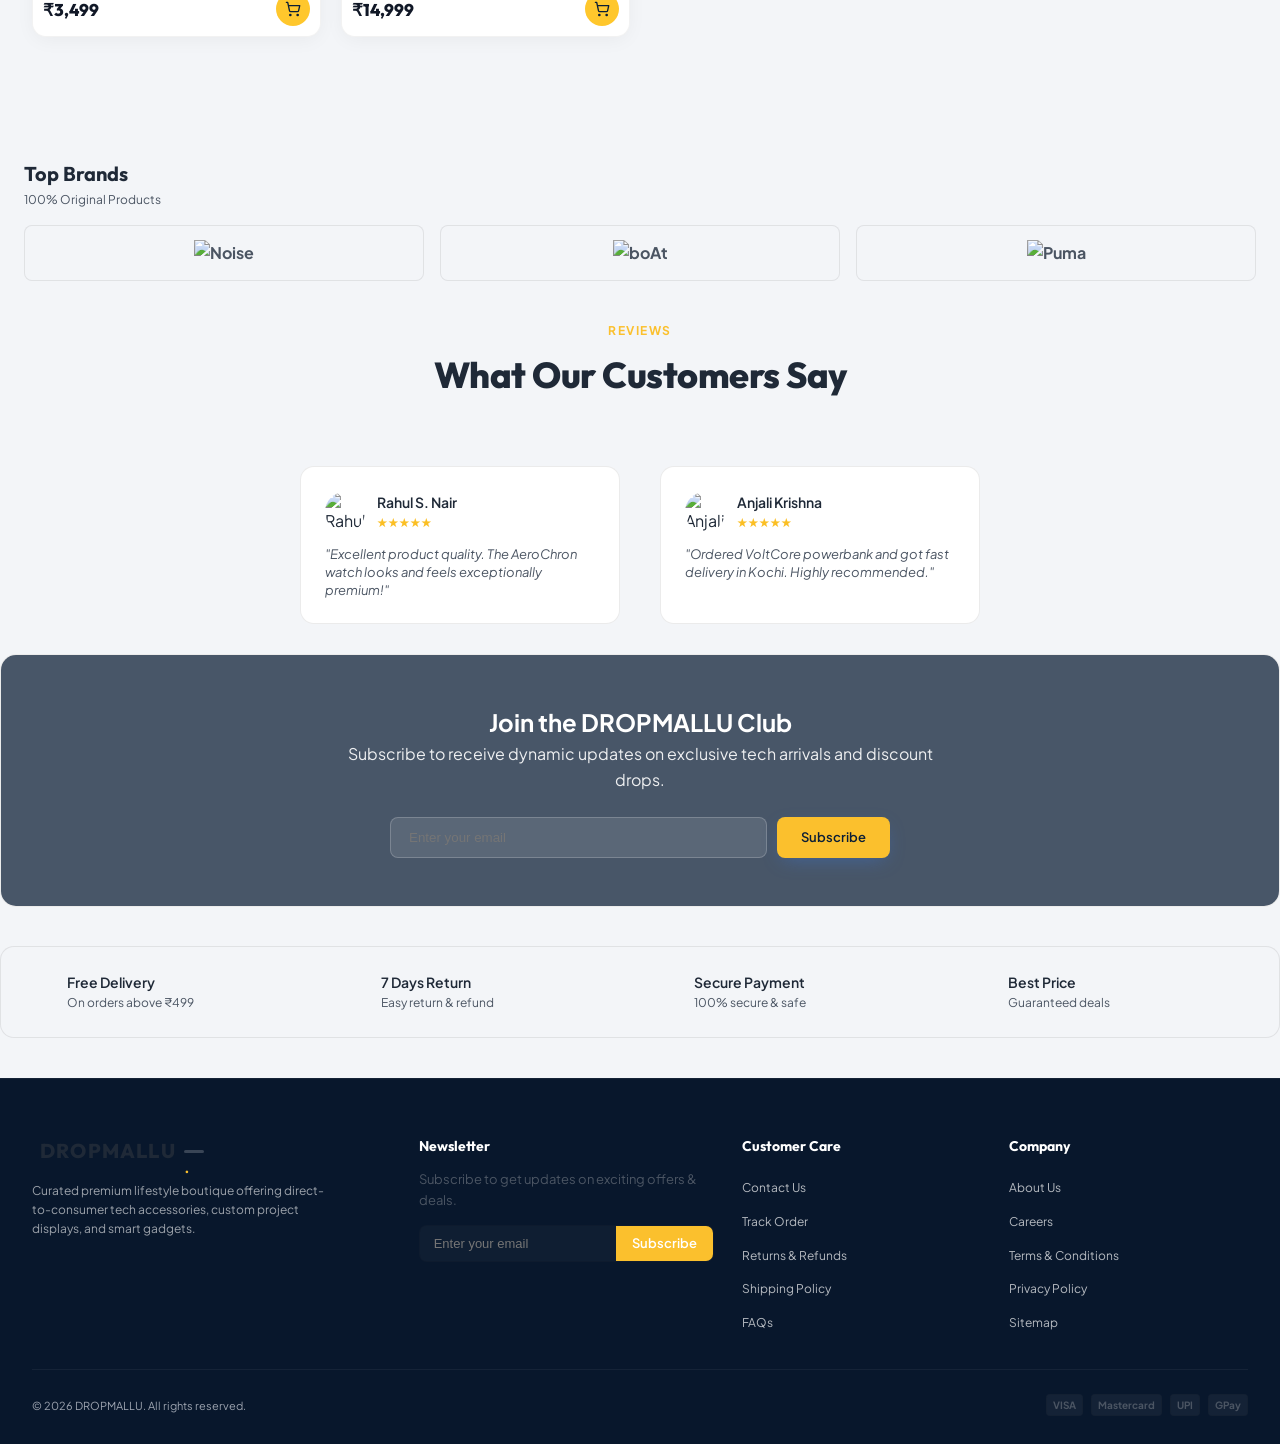
==== commit c69ad0aa: "Optimize performance, security, accessibility, and PWA support for storefront and admin dashboard" ====
--- a/admin.html
+++ b/admin.html
@@ -25,6 +25,11 @@
     }
   </script>
 
+  <!-- ═══ Performance preconnects (Dashboard Optimization) ═══ -->
+  <link rel="preconnect" href="https://fonts.googleapis.com">
+  <link rel="preconnect" href="https://fonts.gstatic.com" crossorigin>
+  <link href="https://fonts.googleapis.com/css2?family=Outfit:wght@300;400;500;600;700;800&family=Plus+Jakarta+Sans:wght@300;400;500;600;700&display=swap" rel="stylesheet">
+
   <link rel="stylesheet" href="css/admin.css?v=5">
   <script src="https://unpkg.com/lucide@latest"></script>
 </head>
--- a/css/admin.css
+++ b/css/admin.css
@@ -1,8 +1,6 @@
 /* ═══════════════════════════════════════════════════════════════
    DROPMALLU — Admin Dashboard Stylesheet
    ═══════════════════════════════════════════════════════════════ */
-
-@import url('https://fonts.googleapis.com/css2?family=Outfit:wght@300;400;500;600;700;800&family=Plus+Jakarta+Sans:wght@300;400;500;600;700&display=swap');
 
 :root {
   --bg-dark: #0b1e36;
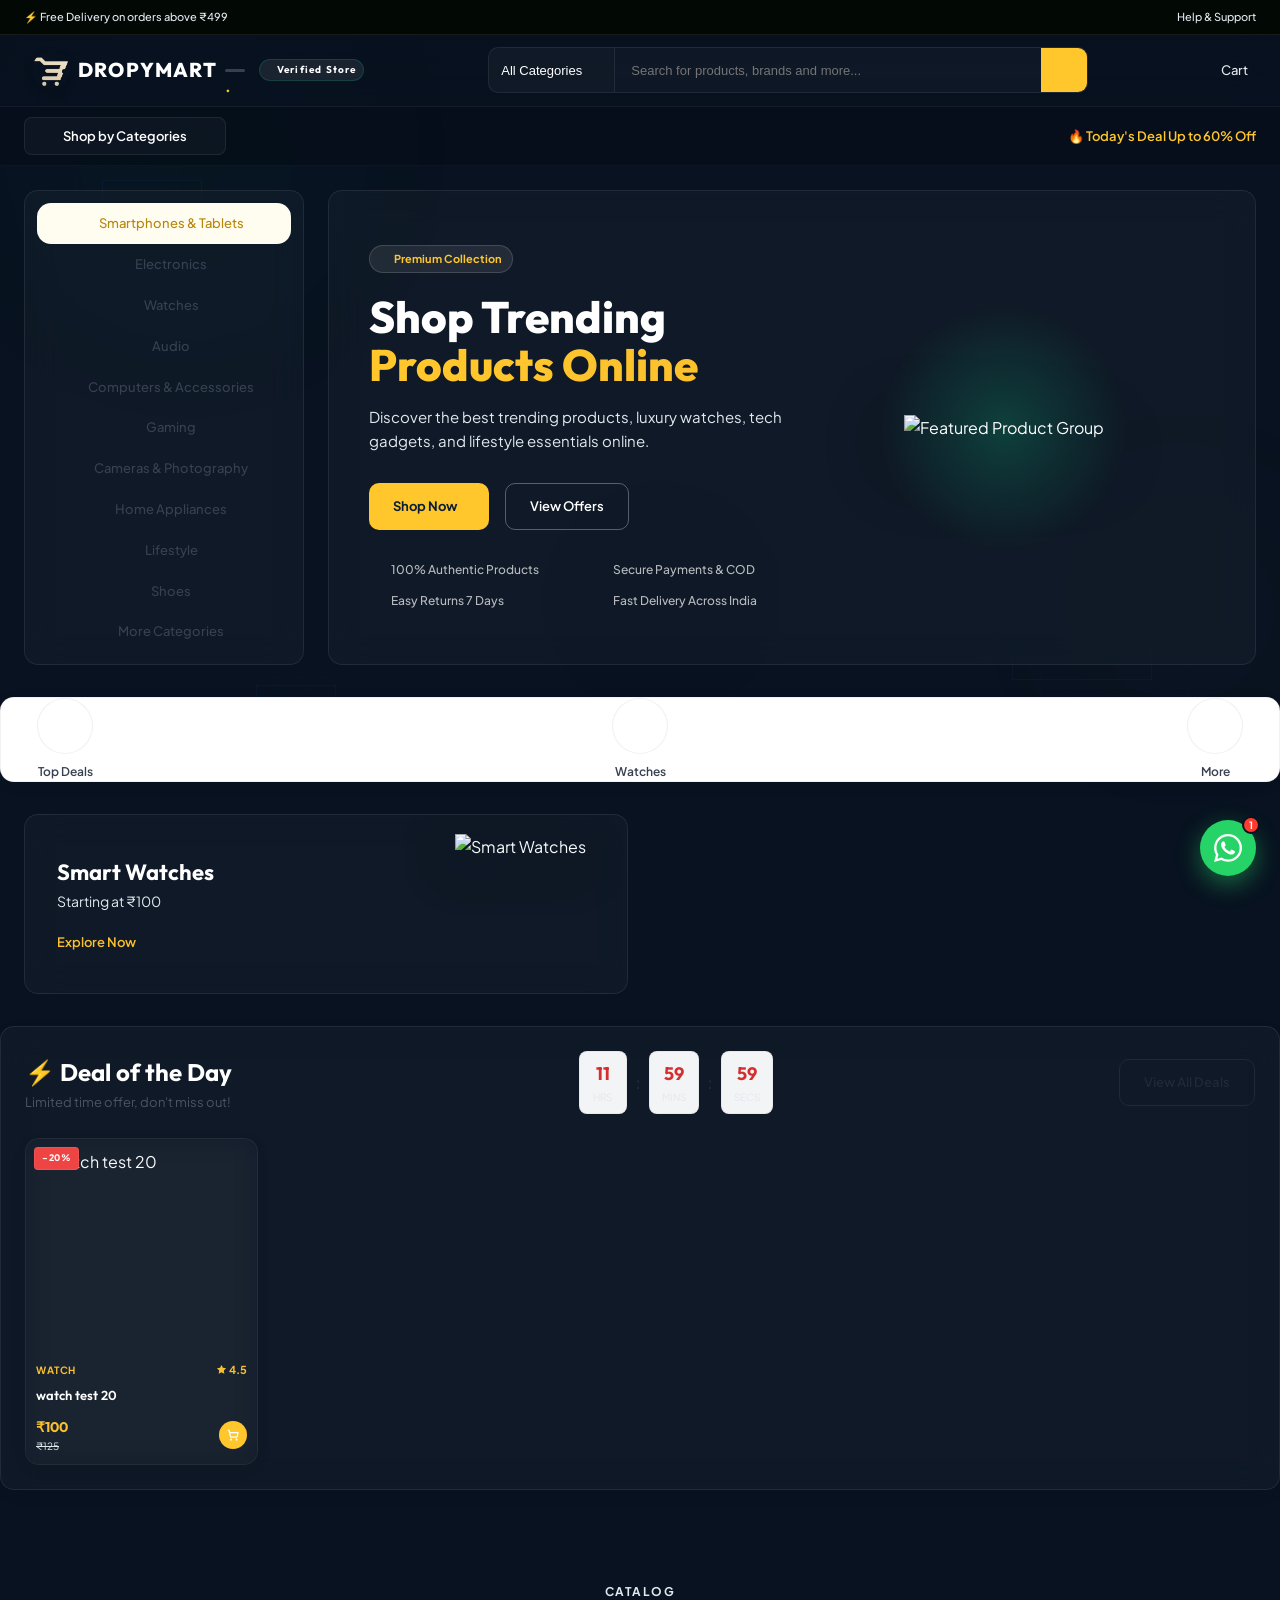
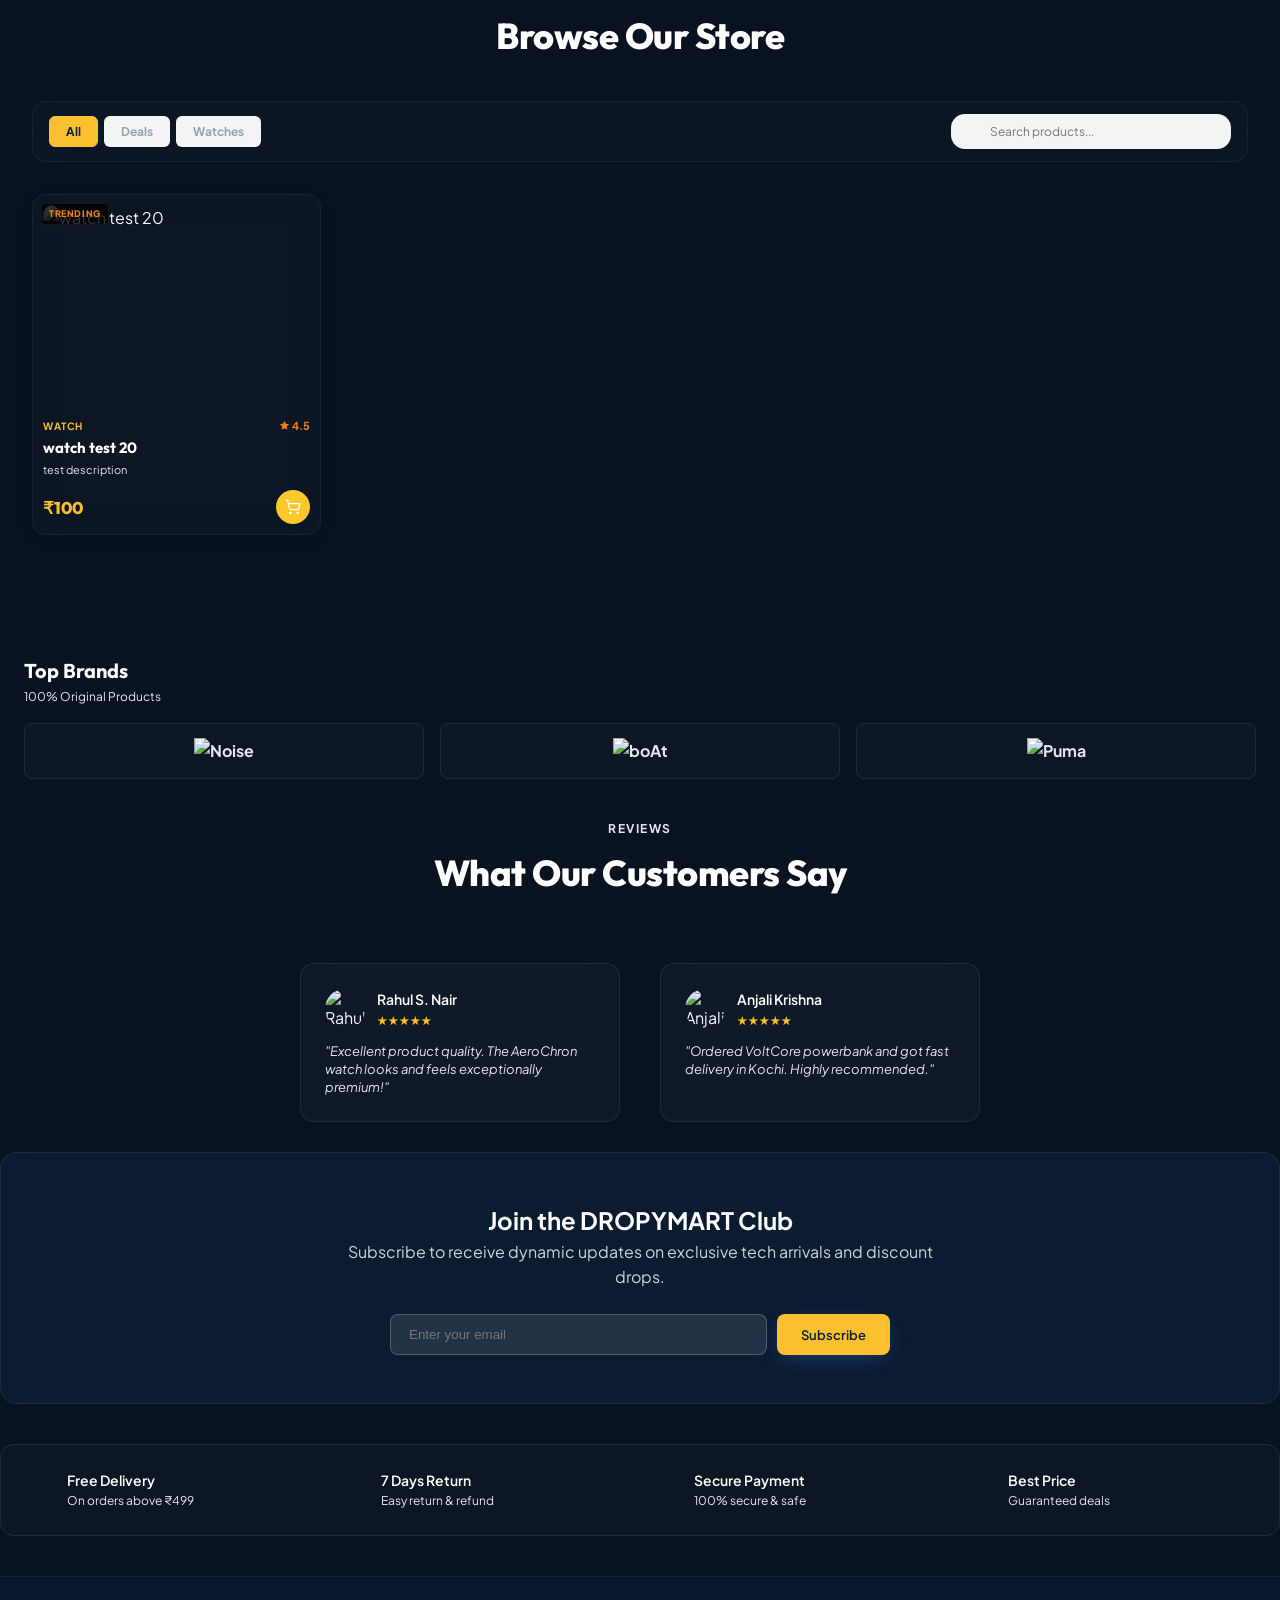
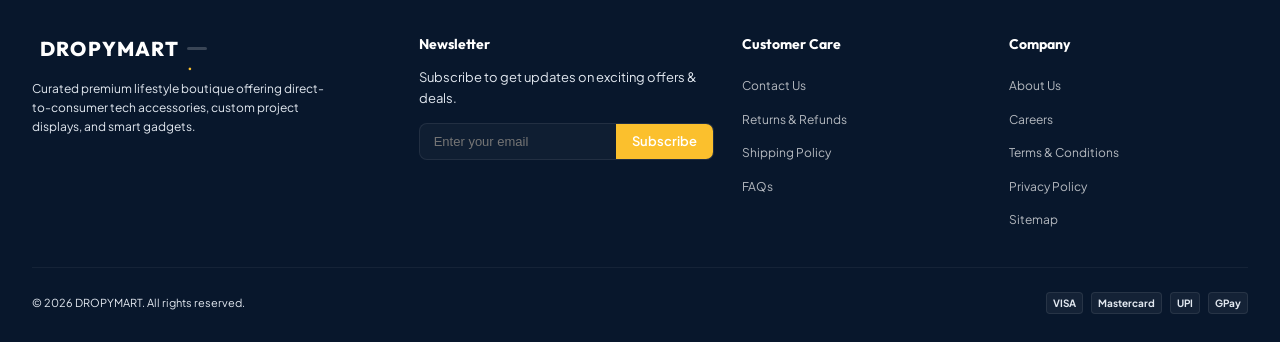
==== commit 4298c581: "Rename store to Dropymart, add 3D Canvas diamond scroll rotation, section-specific background color " ====
--- a/admin.html
+++ b/admin.html
@@ -3,21 +3,21 @@
 <head>
   <meta charset="UTF-8">
   <meta name="viewport" content="width=device-width, initial-scale=1.0">
-  <title>DROPMALLU — Admin Dashboard</title>
+  <title>DROPYMART — Admin Dashboard</title>
 
   <!-- Auth Gate (redirect if not authenticated) -->
   <script>
     if (window.location.search.includes('auth=true') || window.location.hash.includes('auth=true')) {
       try {
-        sessionStorage.setItem('dropmallu_auth', 'true');
-        localStorage.setItem('dropmallu_auth', 'true');
+        sessionStorage.setItem('dropymart_auth', 'true');
+        localStorage.setItem('dropymart_auth', 'true');
       } catch (e) {}
     }
     
     let isAuthed = false;
     try {
-      isAuthed = sessionStorage.getItem('dropmallu_auth') === 'true' || 
-                 localStorage.getItem('dropmallu_auth') === 'true';
+      isAuthed = sessionStorage.getItem('dropymart_auth') === 'true' || 
+                 localStorage.getItem('dropymart_auth') === 'true';
     } catch (e) {}
     
     if (!isAuthed) {
@@ -41,7 +41,7 @@
     <aside class="sidebar glass">
       <div class="sidebar-brand">
         <i data-lucide="shield-check" style="color:var(--primary);"></i>
-        DROPMALLU<span class="dot">.</span>
+        DROPYMART<span class="dot">.</span>
       </div>
 
       <ul class="sidebar-nav">
@@ -239,7 +239,7 @@
                 <h3 style="margin-bottom:16px; color:var(--accent-gold); font-size:16px;"><i data-lucide="globe"></i> Search Engine Optimization (SEO)</h3>
                 <div class="field">
                   <label for="s-seo-home-title">Home Meta Title Tags</label>
-                  <input type="text" id="s-seo-home-title" placeholder="DROPMALLU — Premium Boutique Storefront">
+                  <input type="text" id="s-seo-home-title" placeholder="DROPYMART — Premium Boutique Storefront">
                 </div>
                 <div class="field">
                   <label for="s-seo-home-desc">Home Meta Description</label>
@@ -247,7 +247,7 @@
                 </div>
                 <div class="field">
                   <label for="s-seo-home-canonical">Canonical Site URL</label>
-                  <input type="text" id="s-seo-home-canonical" placeholder="https://dropmallu.xyz">
+                  <input type="text" id="s-seo-home-canonical" placeholder="https://dropymart.xyz">
                 </div>
                 <div class="field">
                   <label for="s-seo-home-og-image">OG Image URL (Social Previews)</label>
@@ -403,7 +403,7 @@
                 <h3 style="margin-bottom:16px; color:var(--accent-gold); font-size:16px;"><i data-lucide="mail"></i> Newsletter Integrations</h3>
                 <div class="field">
                   <label for="s-newsletter-heading">Subscription Title</label>
-                  <input type="text" id="s-newsletter-heading" placeholder="Join the DROPMALLU Club">
+                  <input type="text" id="s-newsletter-heading" placeholder="Join the DROPYMART Club">
                 </div>
                 <div class="field">
                   <label for="s-newsletter-desc">Short Subtext Description</label>
@@ -428,7 +428,7 @@
                 <h3 style="margin-bottom:16px; color:var(--accent-gold); font-size:16px;"><i data-lucide="bookmark"></i> Store Footer Branding & Handles</h3>
                 <div class="field">
                   <label for="s-footer-logo-text">Footer Brand Name Text</label>
-                  <input type="text" id="s-footer-logo-text" placeholder="DROPMALLU">
+                  <input type="text" id="s-footer-logo-text" placeholder="DROPYMART">
                 </div>
                 <div class="field">
                   <label for="s-footer-about-content">Footer About Description</label>
--- a/css/admin.css
+++ b/css/admin.css
@@ -1,5 +1,5 @@
 /* ═══════════════════════════════════════════════════════════════
-   DROPMALLU — Admin Dashboard Stylesheet
+   DROPYMART — Admin Dashboard Stylesheet
    ═══════════════════════════════════════════════════════════════ */
 
 :root {
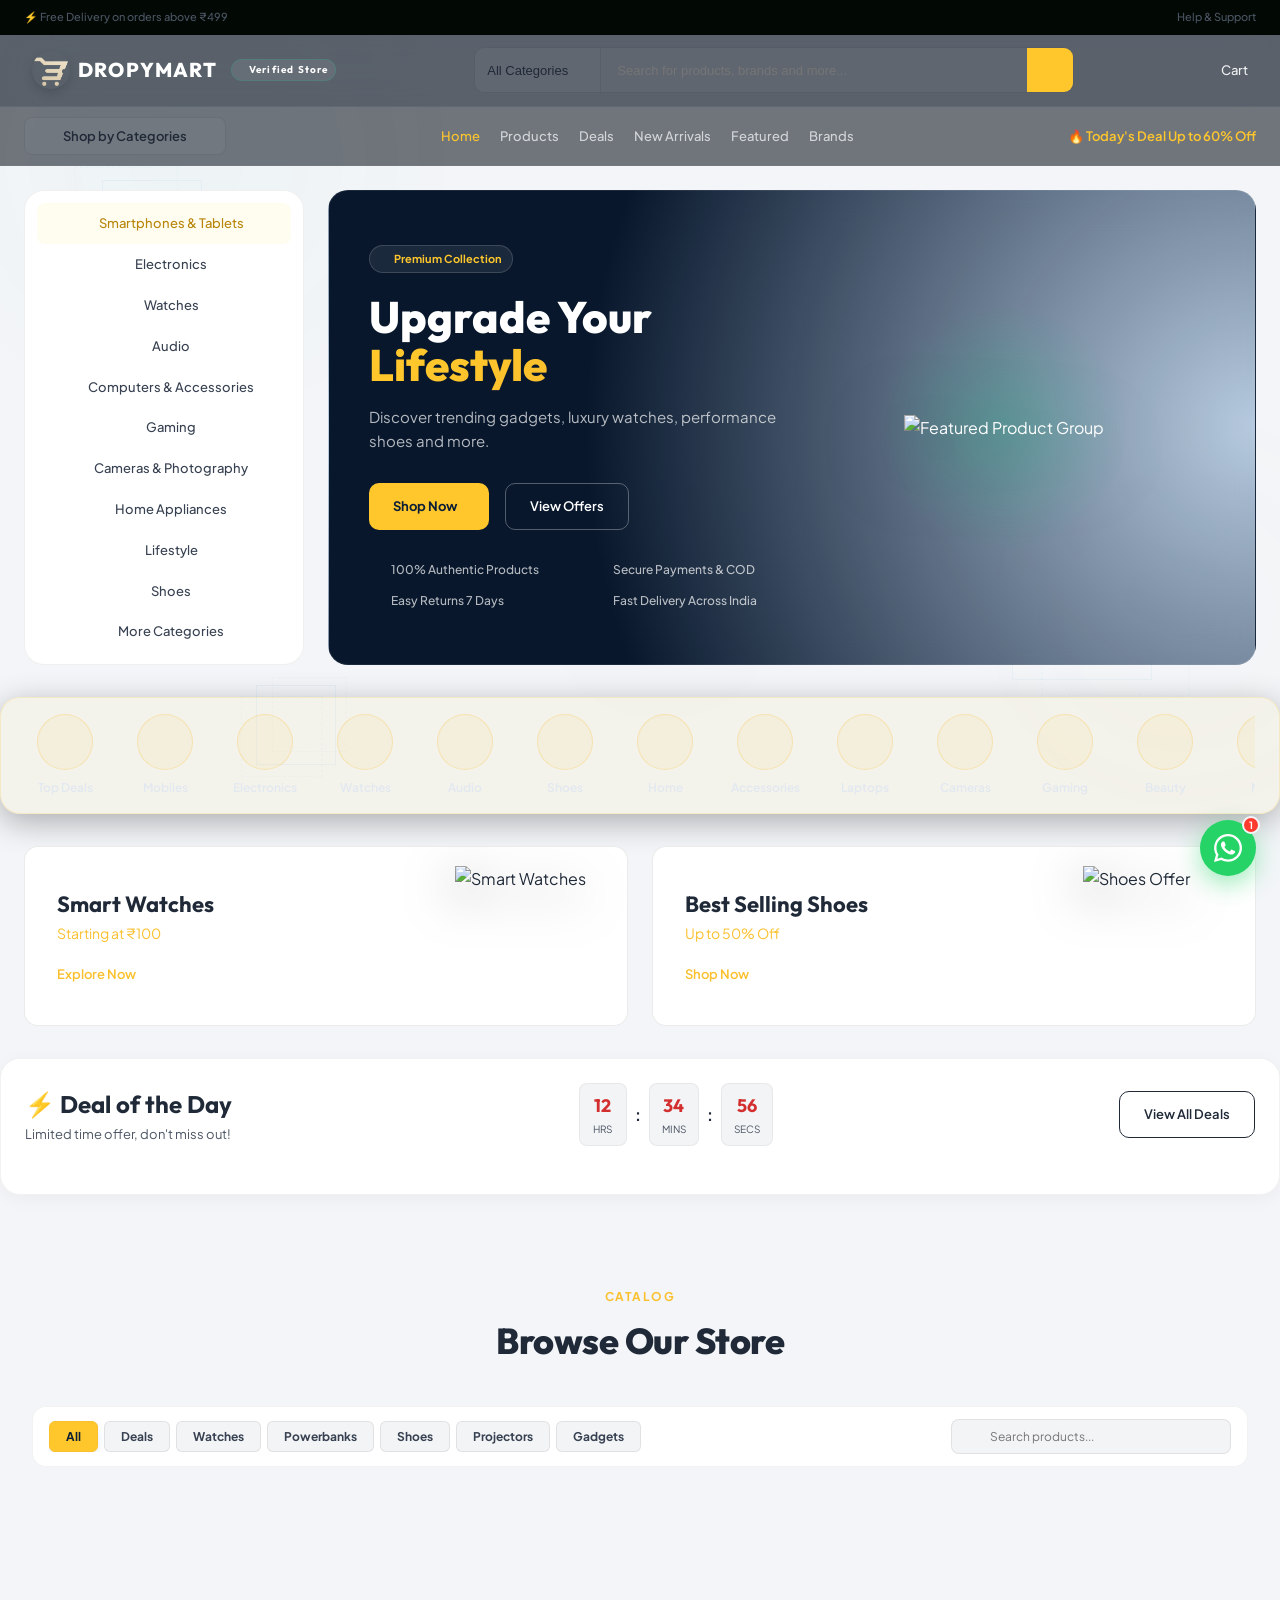
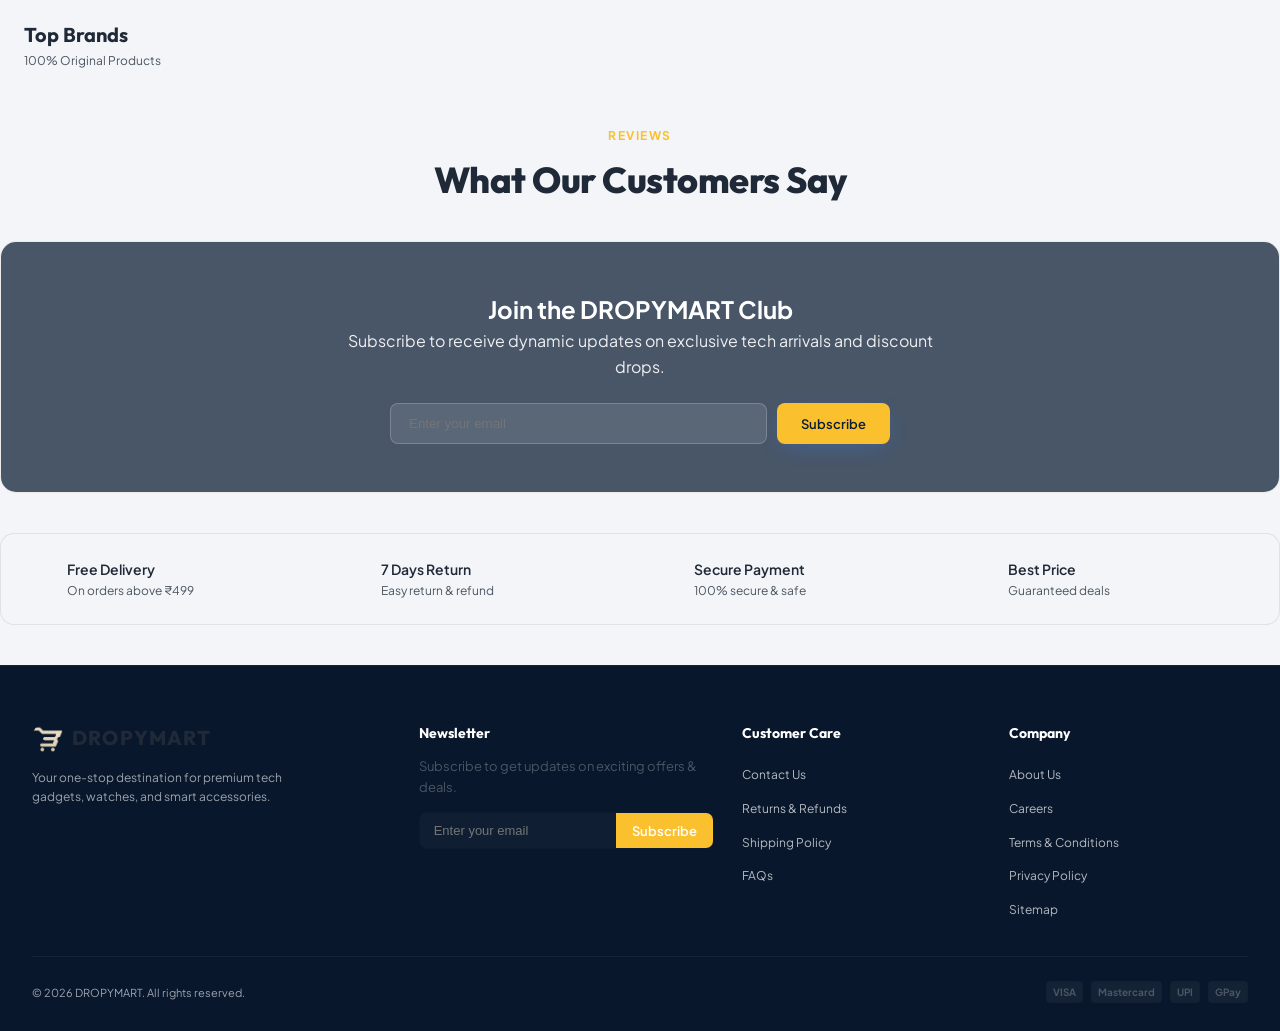
==== commit 537920f6: "Design update: gold glassmorphic category bar, 3D box scroll animation, logo cleanup, and breadcrumb" ====
--- a/admin.html
+++ b/admin.html
@@ -41,7 +41,7 @@
     <aside class="sidebar glass">
       <div class="sidebar-brand">
         <i data-lucide="shield-check" style="color:var(--primary);"></i>
-        DROPYMART<span class="dot">.</span>
+        DROPYMART
       </div>
 
       <ul class="sidebar-nav">
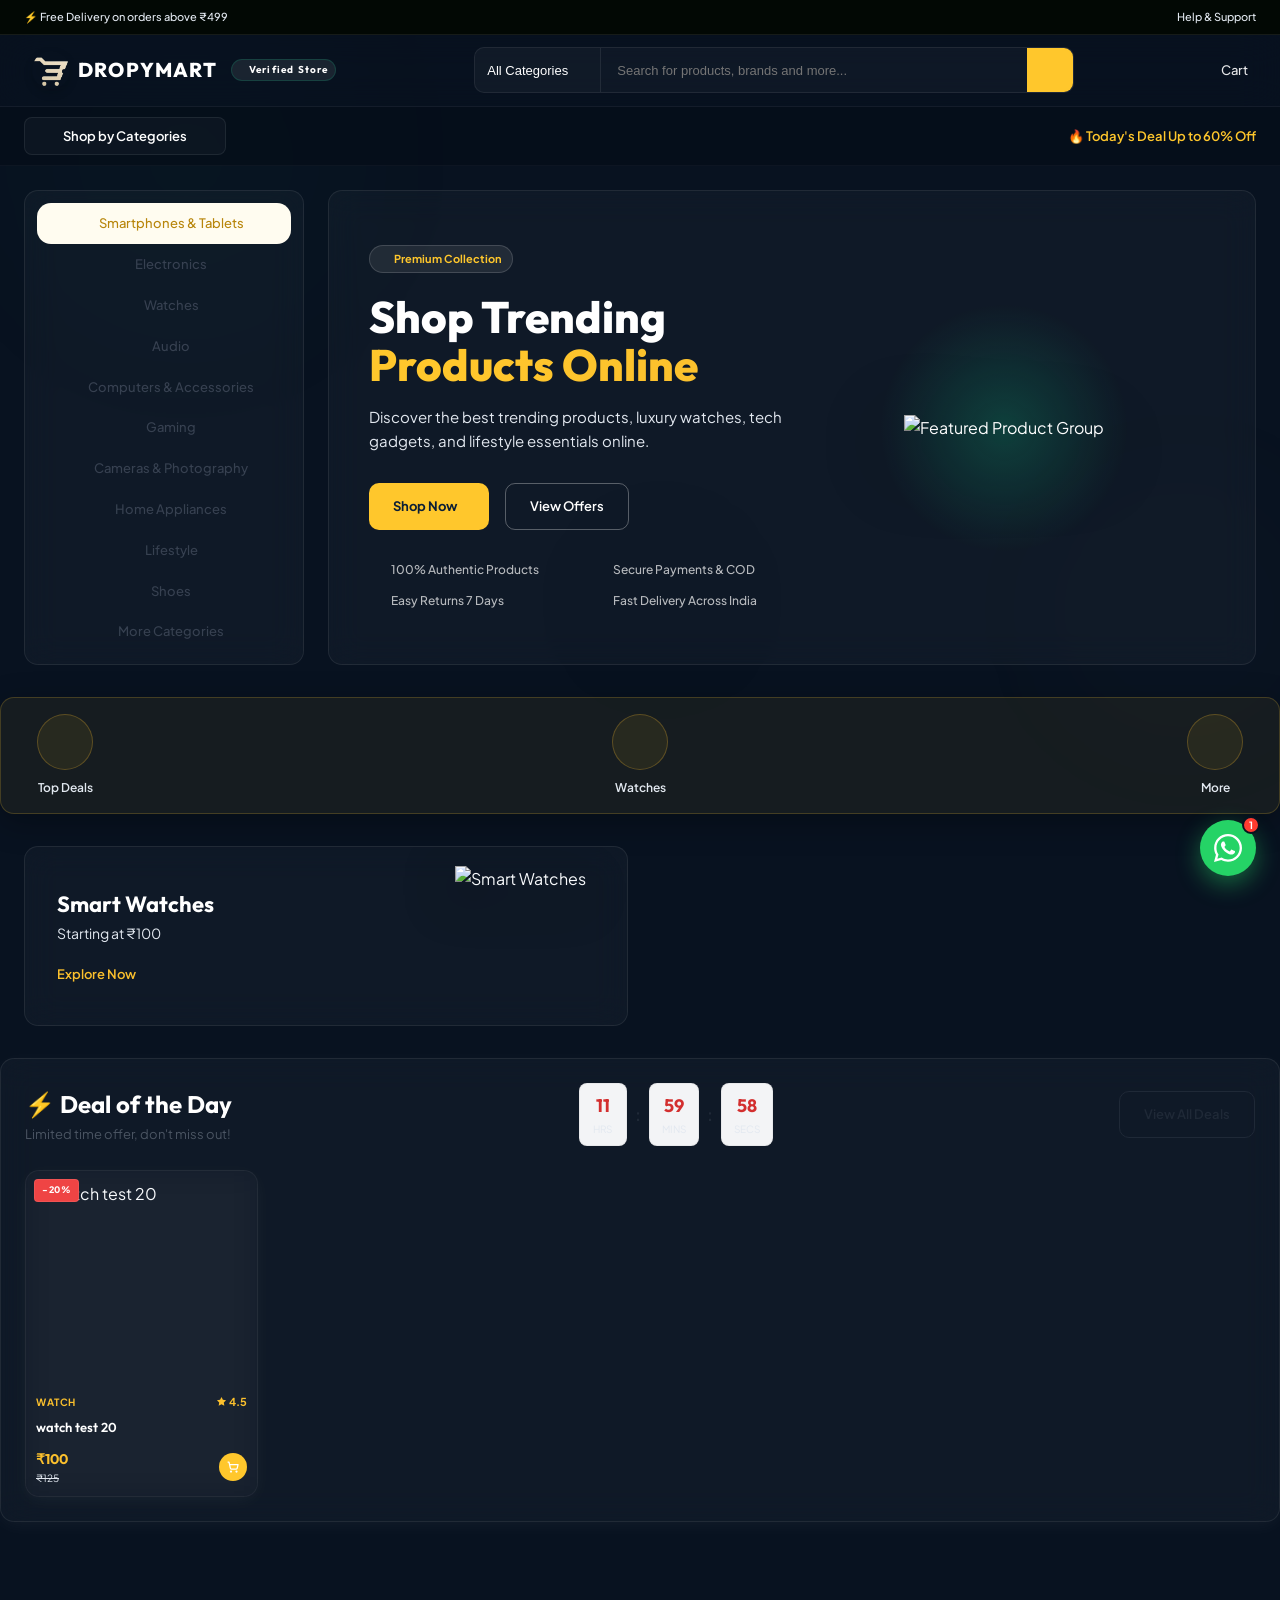
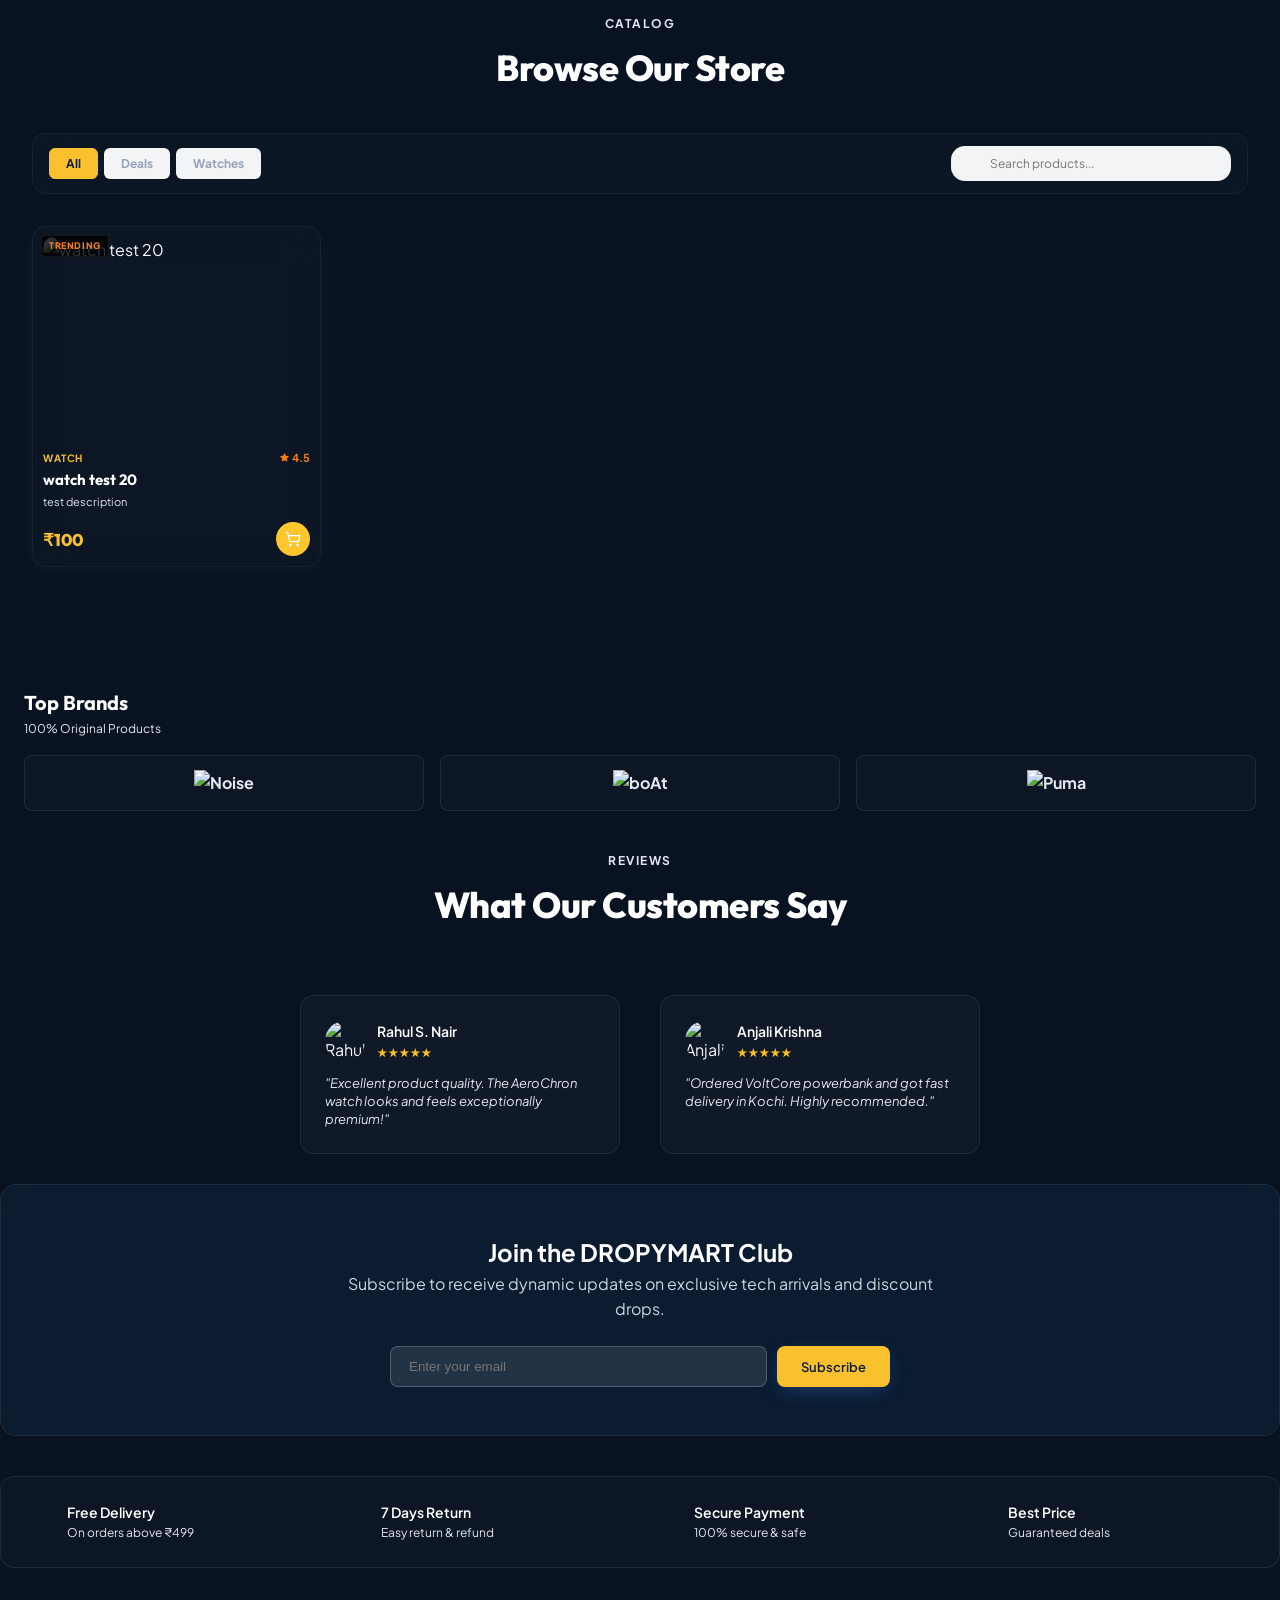
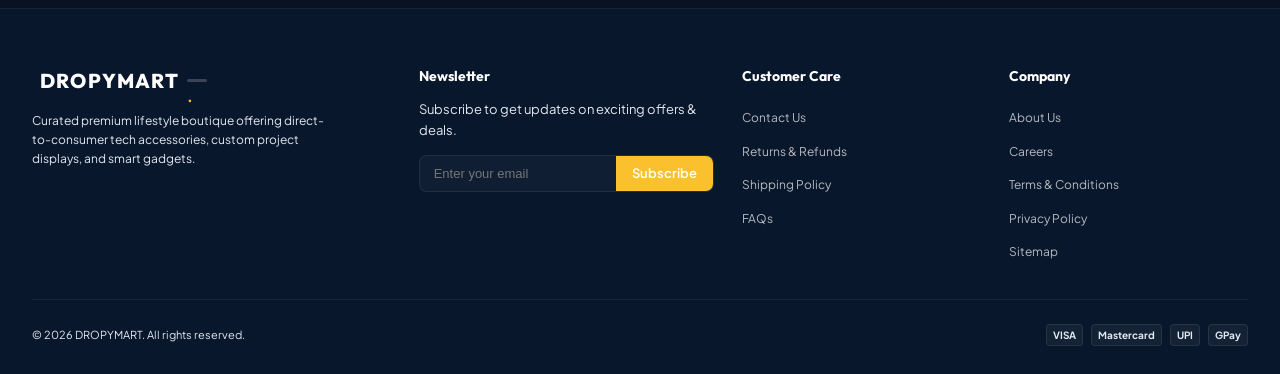
==== commit a422f673: "chore: change domain references from dropymart.xyz to dropymart.store" ====
--- a/admin.html
+++ b/admin.html
@@ -247,7 +247,7 @@
                 </div>
                 <div class="field">
                   <label for="s-seo-home-canonical">Canonical Site URL</label>
-                  <input type="text" id="s-seo-home-canonical" placeholder="https://dropymart.xyz">
+                  <input type="text" id="s-seo-home-canonical" placeholder="https://dropymart.store">
                 </div>
                 <div class="field">
                   <label for="s-seo-home-og-image">OG Image URL (Social Previews)</label>
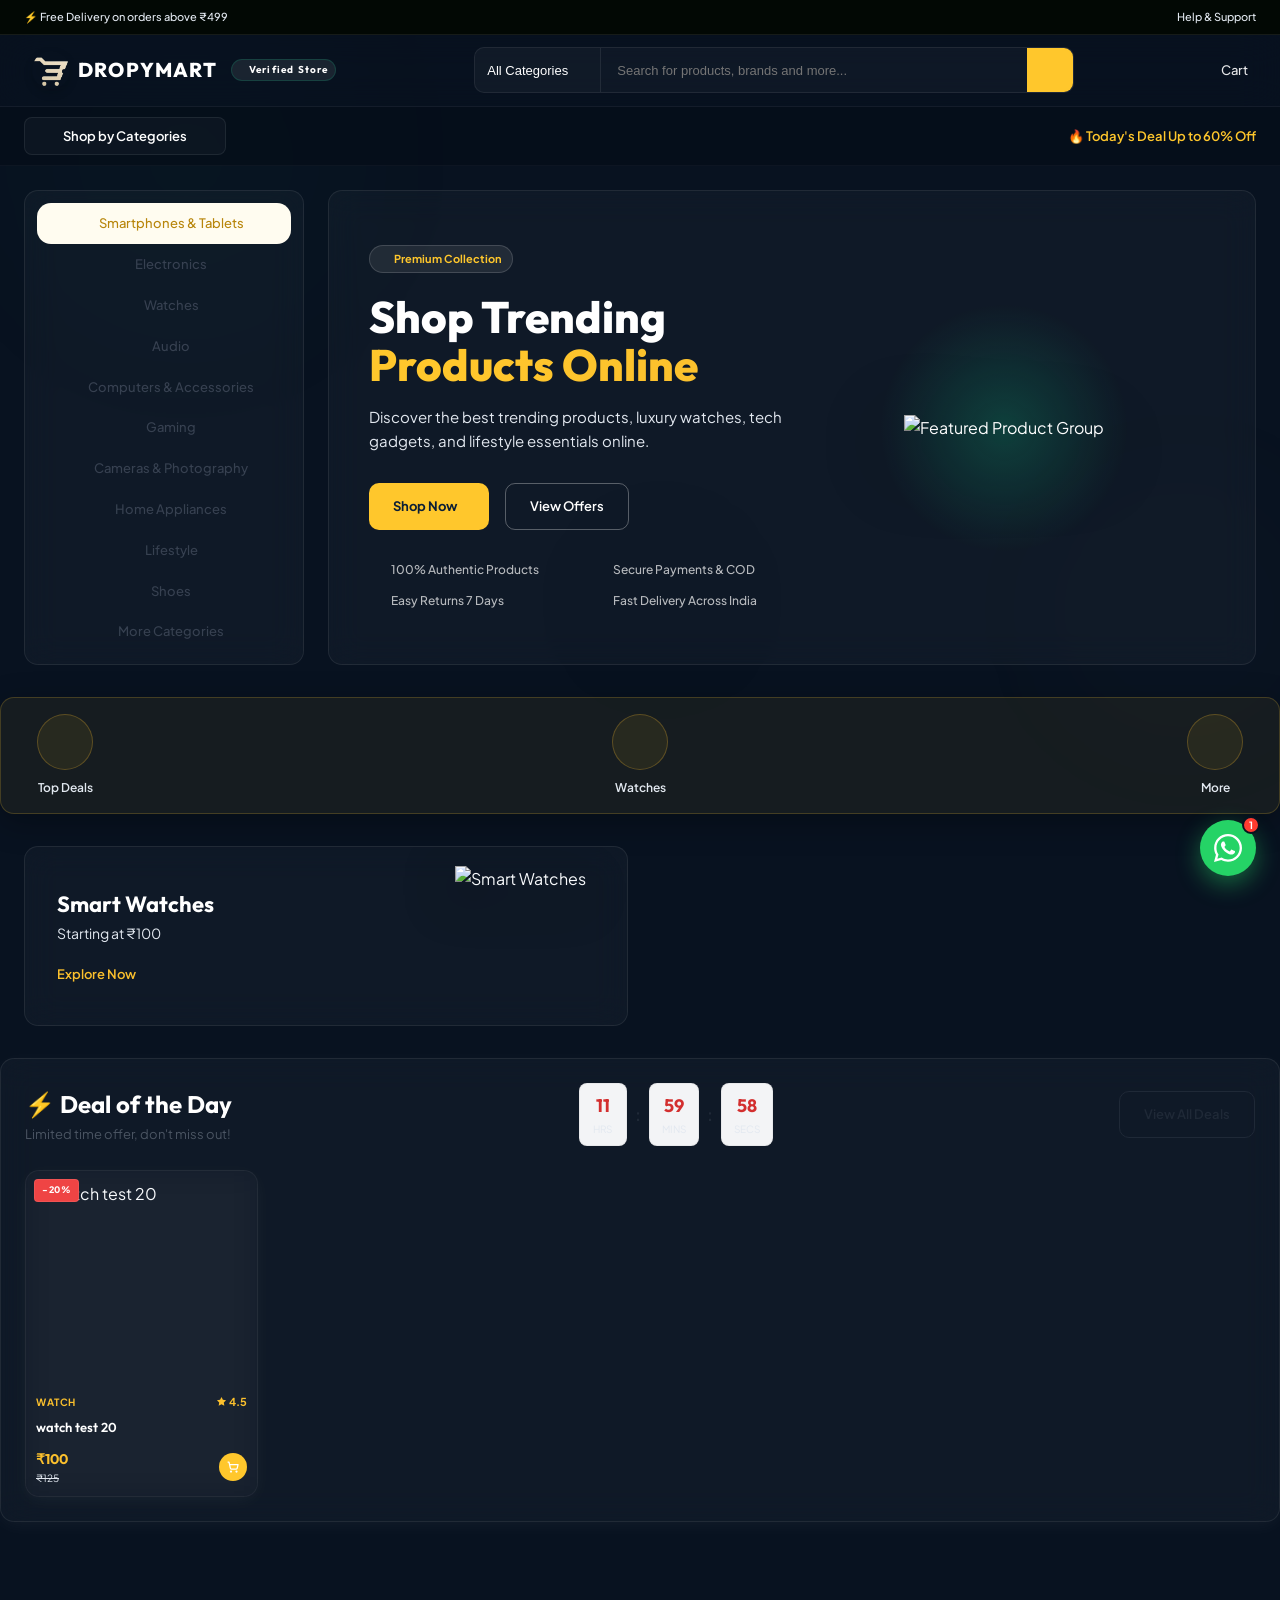
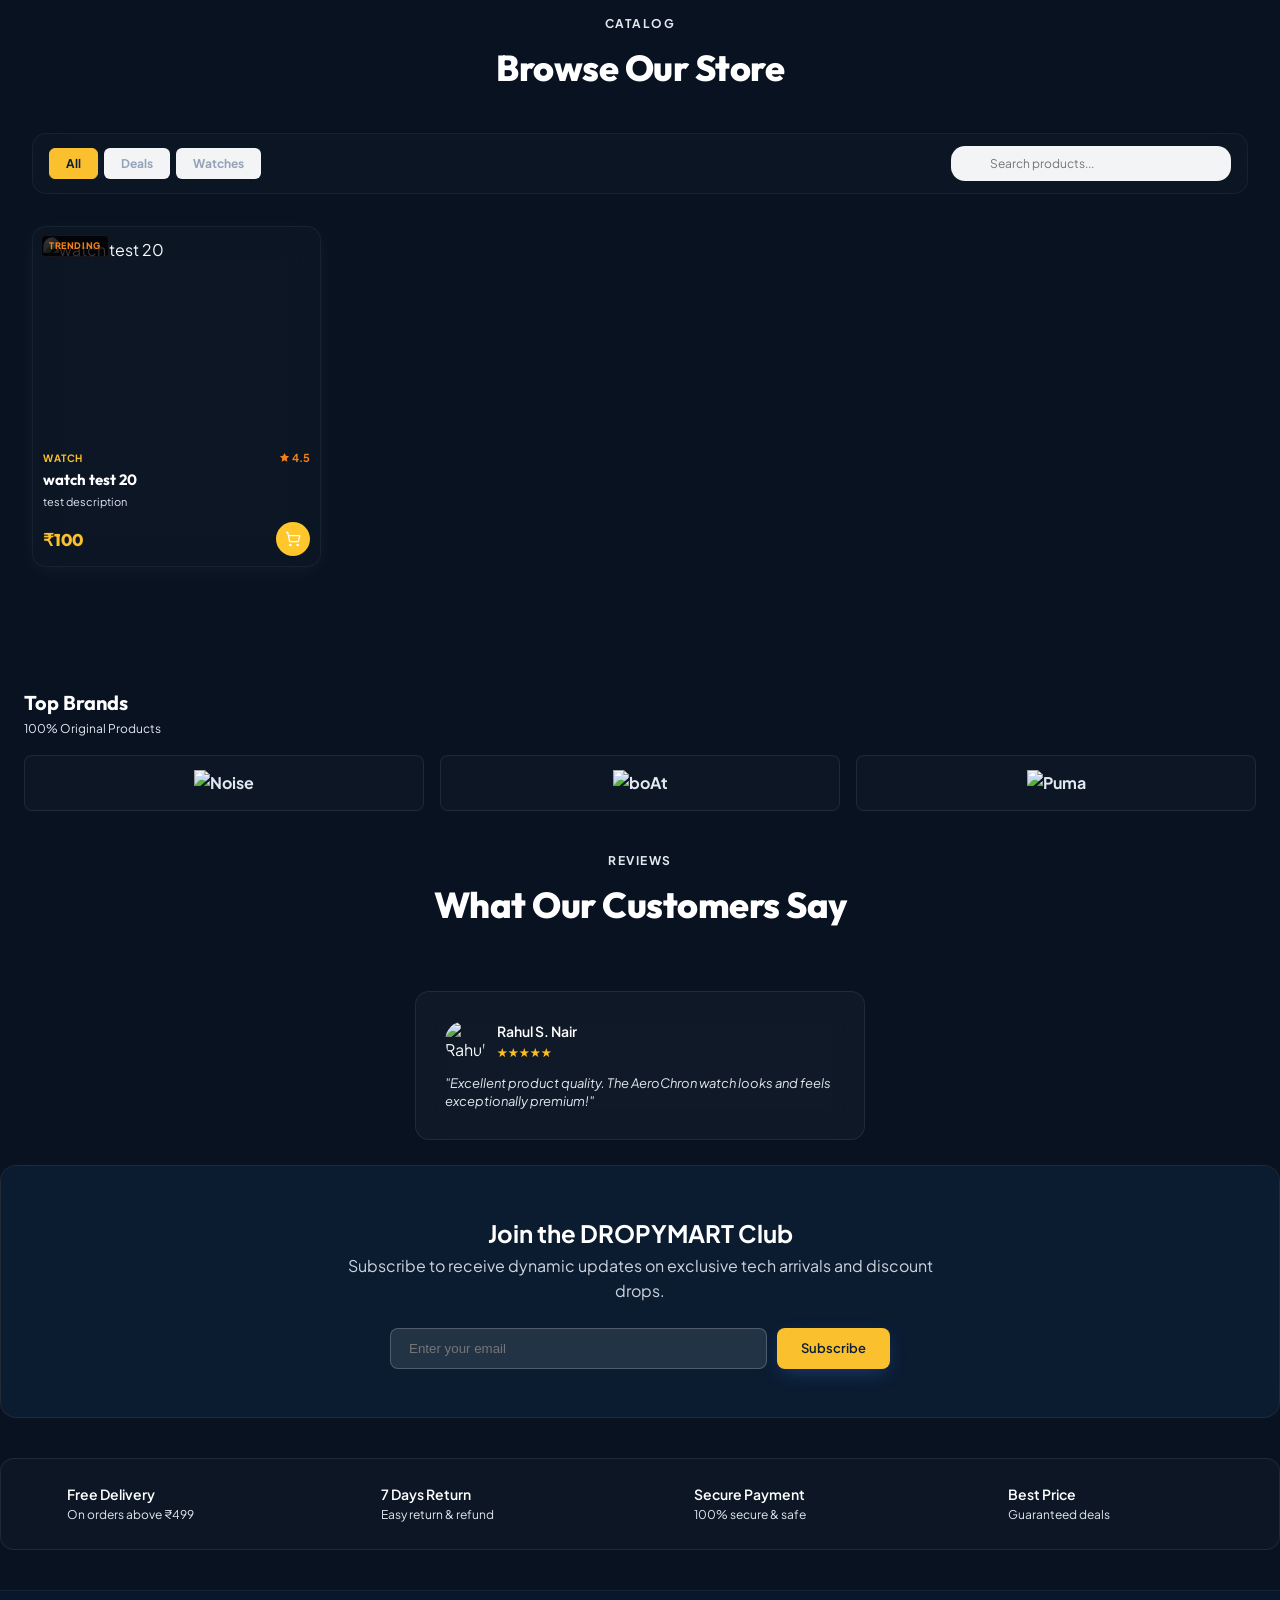
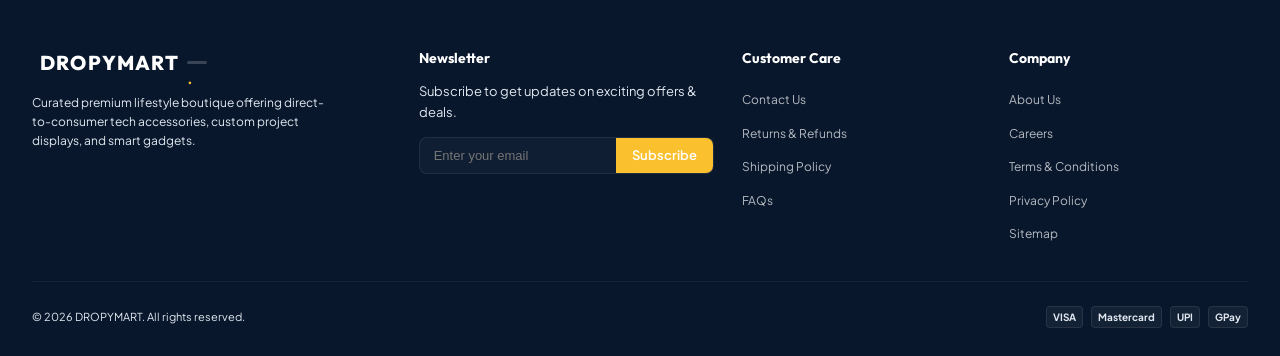
==== commit 9f1f1049: "seo: canonicalize domain to www.dropymart.store and regenerate sitemap" ====
--- a/admin.html
+++ b/admin.html
@@ -247,7 +247,7 @@
                 </div>
                 <div class="field">
                   <label for="s-seo-home-canonical">Canonical Site URL</label>
-                  <input type="text" id="s-seo-home-canonical" placeholder="https://dropymart.store">
+                  <input type="text" id="s-seo-home-canonical" placeholder="https://www.dropymart.store">
                 </div>
                 <div class="field">
                   <label for="s-seo-home-og-image">OG Image URL (Social Previews)</label>
